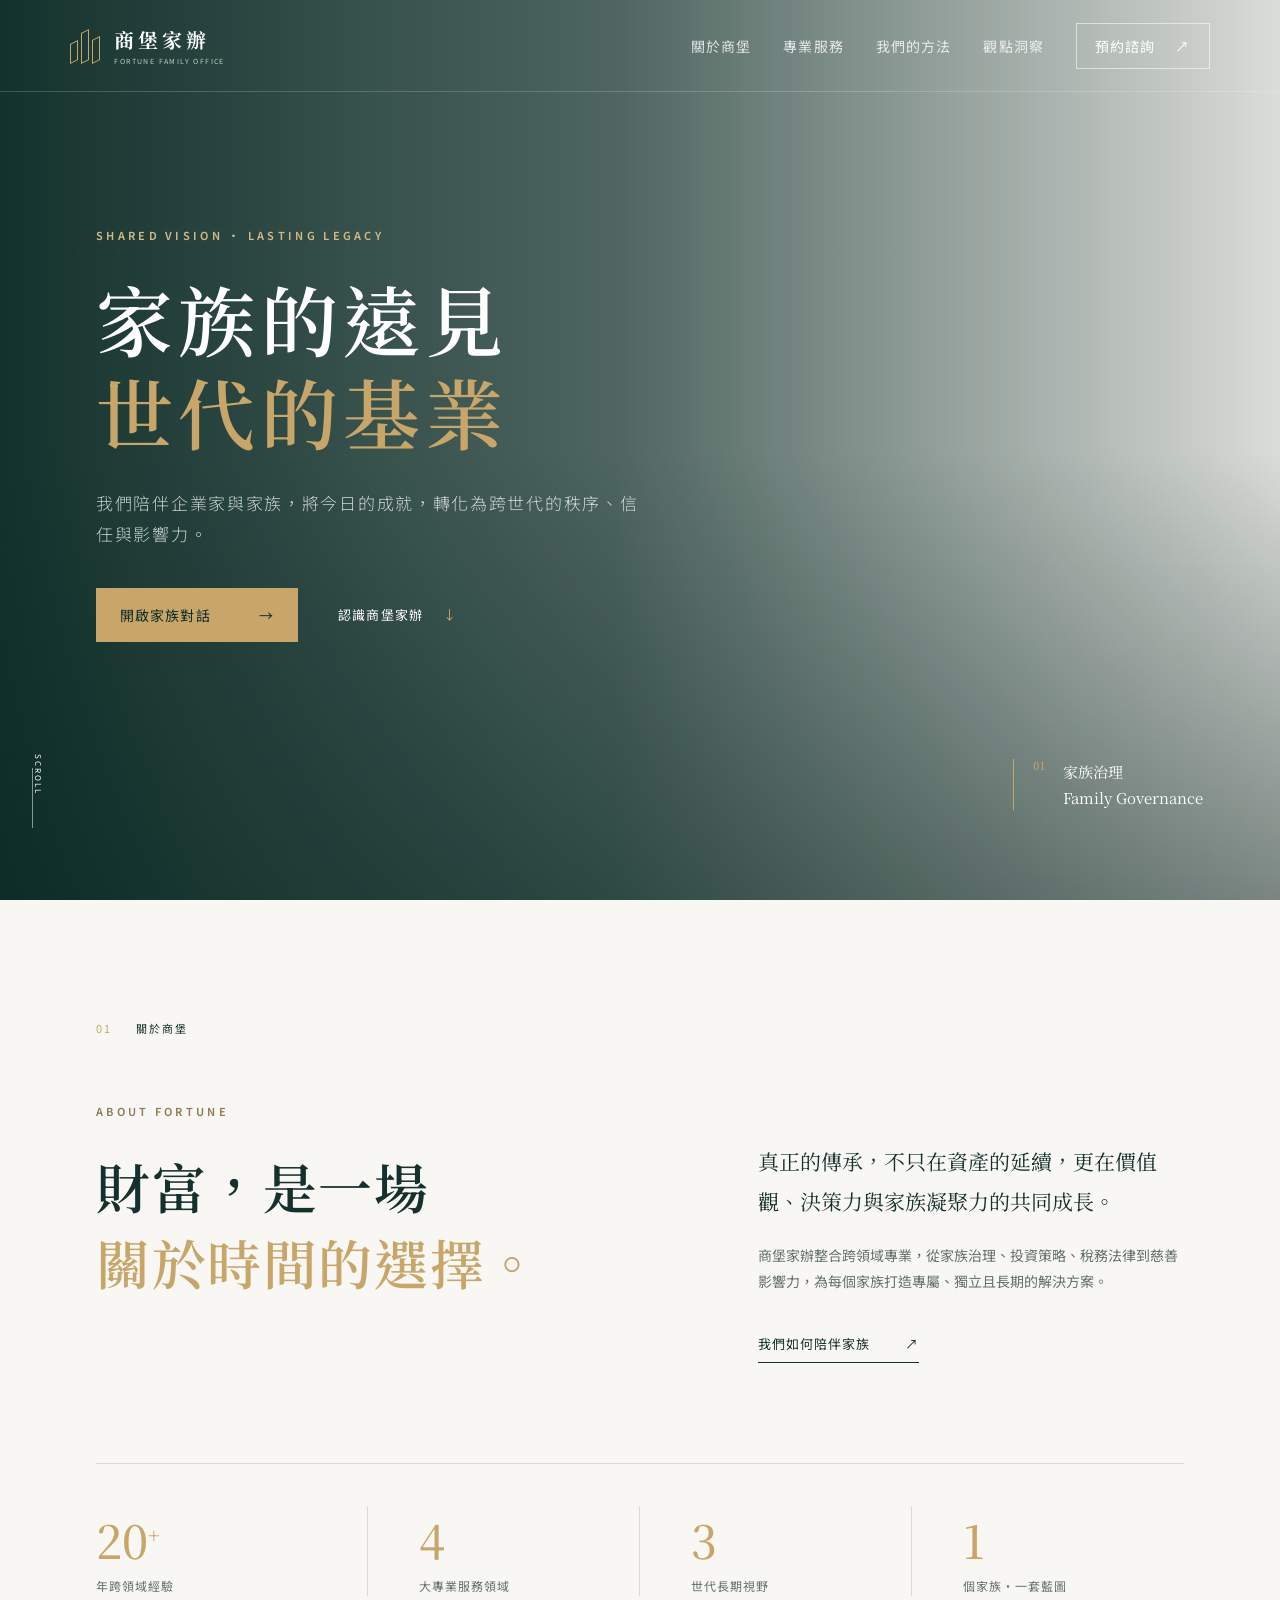
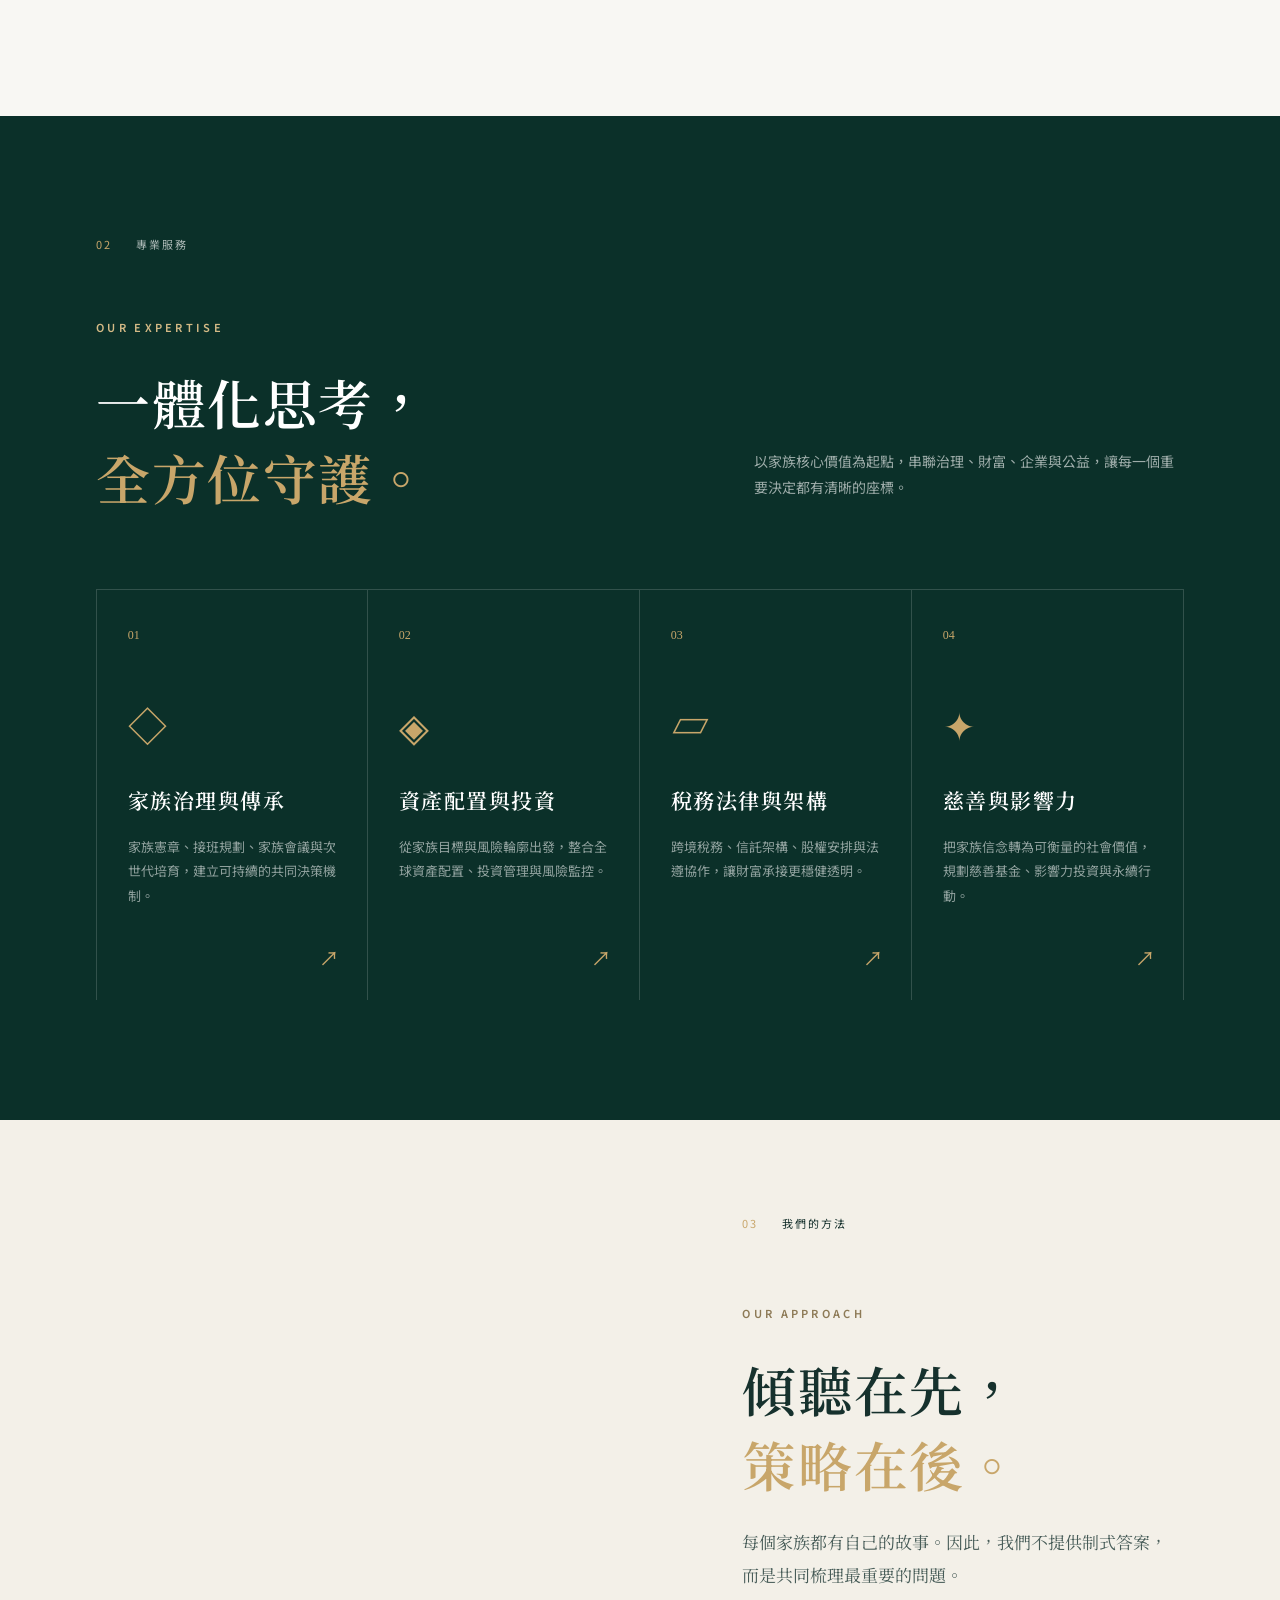
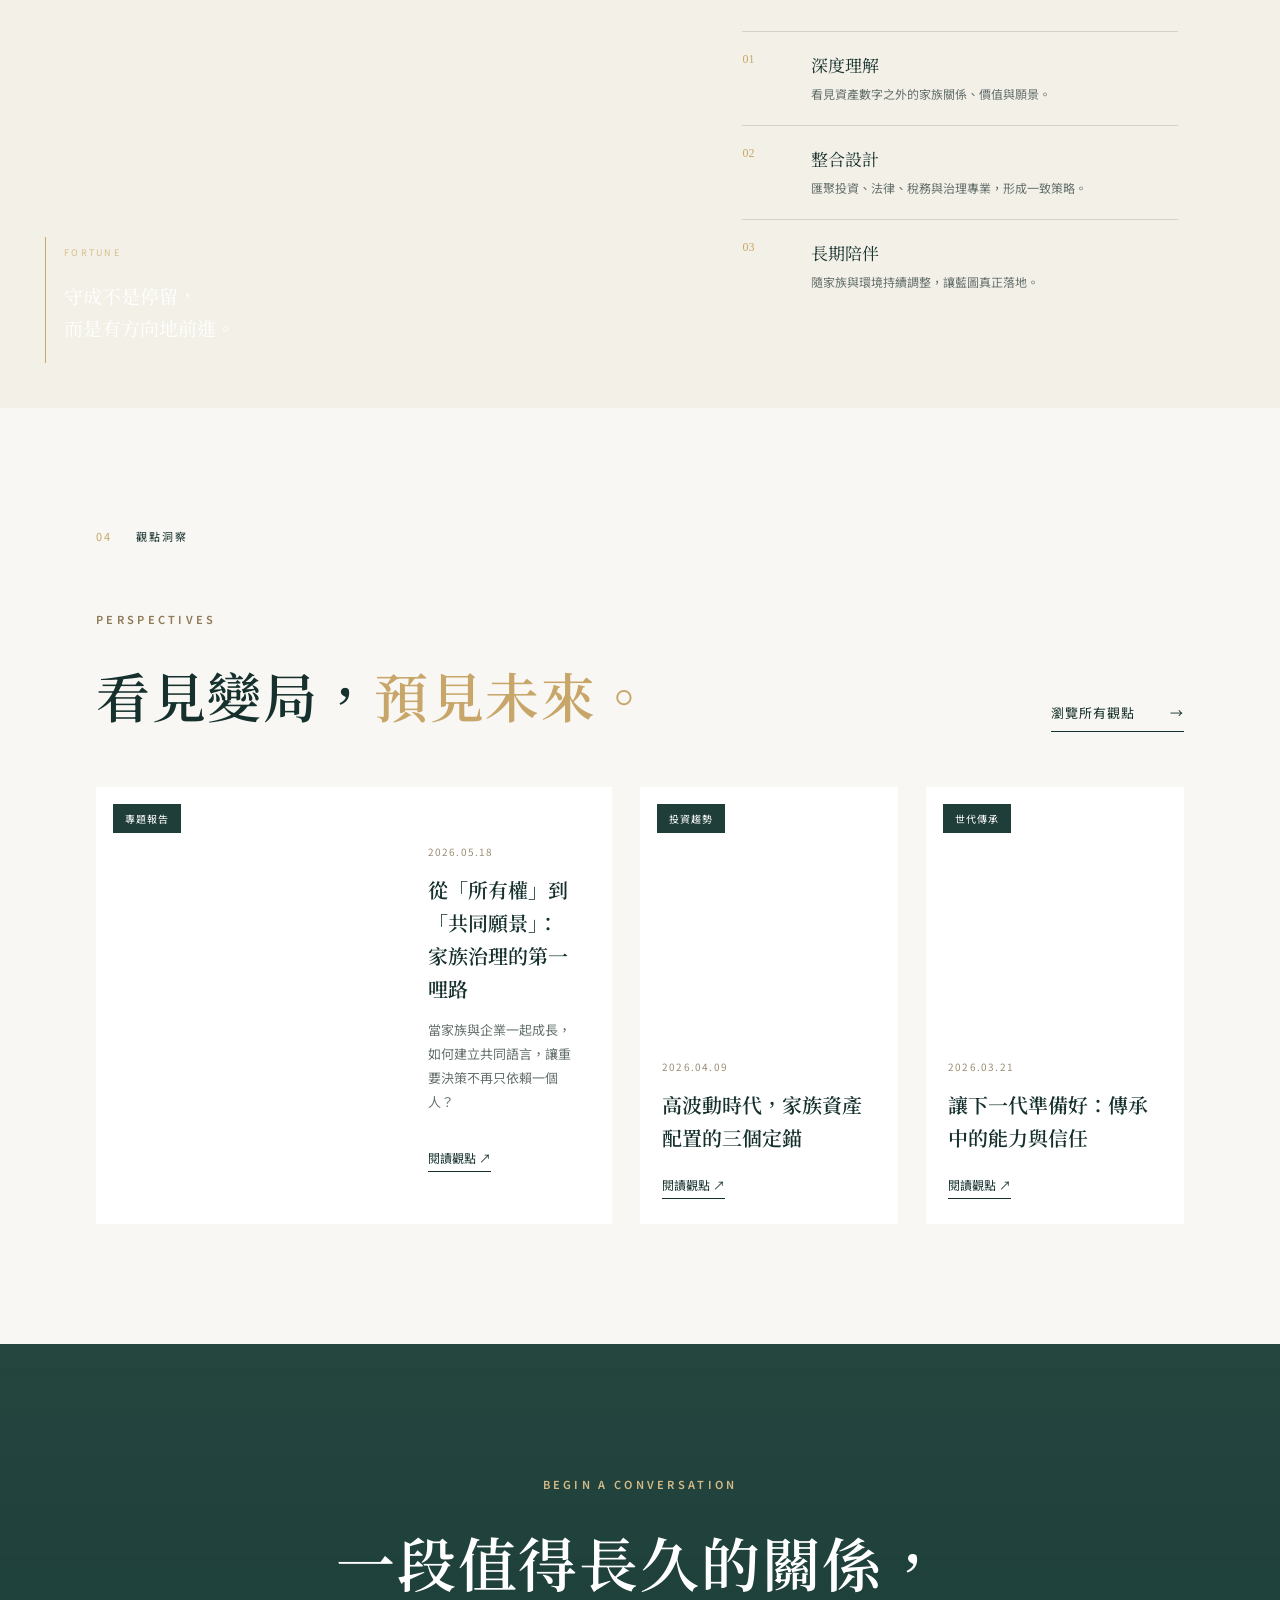
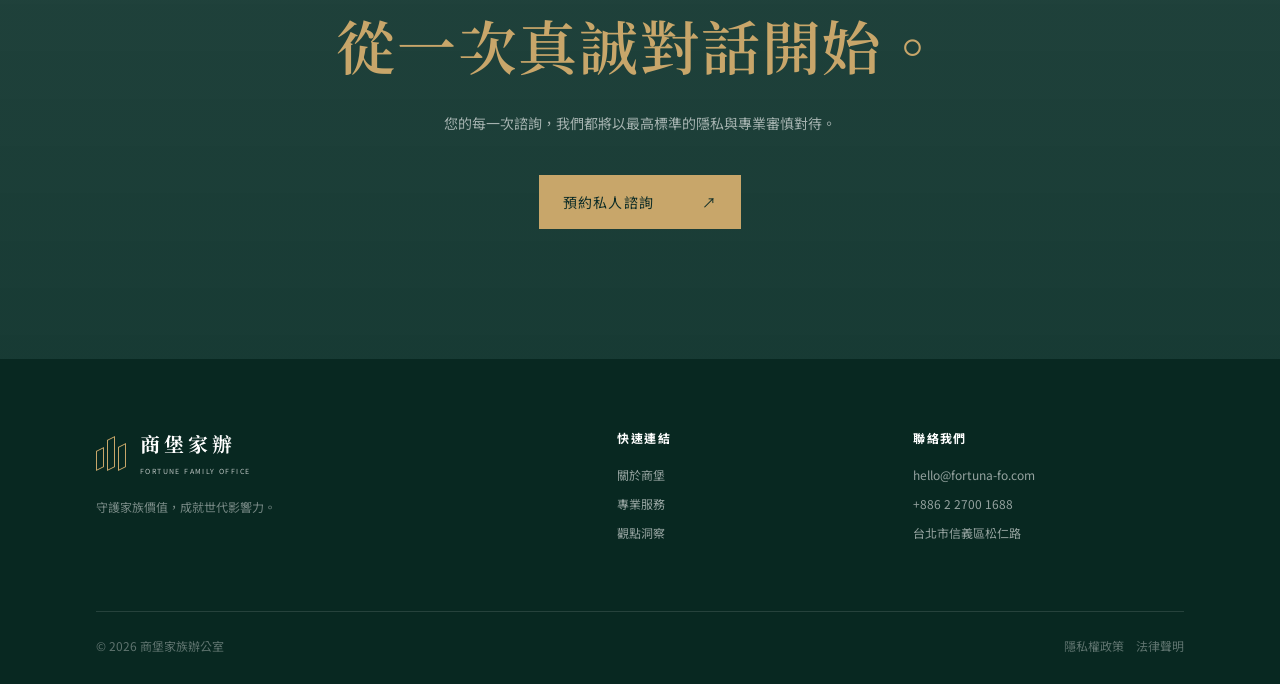
==== index.html @ e7022eba "Add files via upload" ====
<!DOCTYPE html>
<html lang="zh-Hant">
<head>
  <meta charset="UTF-8">
  <meta name="viewport" content="width=device-width, initial-scale=1.0">
  <meta name="description" content="商堡家辦｜以家族治理、財富傳承、資產配置與企業永續，守護跨世代價值。">
  <title>商堡家辦｜家族的遠見，世代的基業</title>
  <link rel="preconnect" href="https://fonts.googleapis.com">
  <link rel="preconnect" href="https://fonts.gstatic.com" crossorigin>
  <link href="https://fonts.googleapis.com/css2?family=Noto+Sans+TC:wght@300;400;500;600;700&family=Noto+Serif+TC:wght@500;600;700&display=swap" rel="stylesheet">
  <link rel="stylesheet" href="styles.css">
</head>
<body>
  <header class="site-header" id="top">
    <a class="brand" href="#top" aria-label="商堡家辦首頁">
      <span class="brand-mark" aria-hidden="true"><i></i><i></i><i></i></span>
      <span><strong>商堡家辦</strong><small>FORTUNE FAMILY OFFICE</small></span>
    </a>
    <button class="menu-toggle" aria-label="開啟選單" aria-expanded="false"><span></span><span></span></button>
    <nav class="main-nav" aria-label="主要導覽">
      <a href="#about">關於商堡</a>
      <a href="#services">專業服務</a>
      <a href="#method">我們的方法</a>
      <a href="#insights">觀點洞察</a>
      <a class="nav-cta" href="#contact">預約諮詢 <span>↗</span></a>
    </nav>
  </header>

  <main>
    <section class="hero">
      <div class="hero-visual" aria-hidden="true"></div>
      <div class="hero-overlay"></div>
      <div class="hero-content reveal">
        <p class="eyebrow light">SHARED VISION · LASTING LEGACY</p>
        <h1>家族的遠見<br><em>世代的基業</em></h1>
        <p class="hero-copy">我們陪伴企業家與家族，將今日的成就，轉化為跨世代的秩序、信任與影響力。</p>
        <div class="hero-actions">
          <a class="btn btn-gold" href="#contact">開啟家族對話 <span>→</span></a>
          <a class="text-link" href="#about">認識商堡家辦 <span>↓</span></a>
        </div>
      </div>
      <div class="hero-note"><span>01</span><p>家族治理<br>Family Governance</p></div>
      <div class="scroll-hint">SCROLL <i></i></div>
    </section>

    <section class="intro section" id="about">
      <div class="section-label reveal"><span>01</span> 關於商堡</div>
      <div class="intro-grid">
        <div class="reveal">
          <p class="eyebrow">ABOUT FORTUNE</p>
          <h2>財富，是一場<br><em>關於時間的選擇。</em></h2>
        </div>
        <div class="intro-copy reveal">
          <p class="lead">真正的傳承，不只在資產的延續，更在價值觀、決策力與家族凝聚力的共同成長。</p>
          <p>商堡家辦整合跨領域專業，從家族治理、投資策略、稅務法律到慈善影響力，為每個家族打造專屬、獨立且長期的解決方案。</p>
          <a class="arrow-link" href="#method">我們如何陪伴家族 <span>↗</span></a>
        </div>
      </div>
      <div class="stats reveal">
        <div><strong>20<sup>+</sup></strong><span>年跨領域經驗</span></div>
        <div><strong>4</strong><span>大專業服務領域</span></div>
        <div><strong>3</strong><span>世代長期視野</span></div>
        <div><strong>1</strong><span>個家族・一套藍圖</span></div>
      </div>
    </section>

    <section class="services section" id="services">
      <div class="section-label light reveal"><span>02</span> 專業服務</div>
      <div class="services-head reveal">
        <div><p class="eyebrow light">OUR EXPERTISE</p><h2>一體化思考，<br><em>全方位守護。</em></h2></div>
        <p>以家族核心價值為起點，串聯治理、財富、企業與公益，讓每一個重要決定都有清晰的座標。</p>
      </div>
      <div class="service-list">
        <article class="service-card reveal"><span class="num">01</span><div class="icon">◇</div><h3>家族治理與傳承</h3><p>家族憲章、接班規劃、家族會議與次世代培育，建立可持續的共同決策機制。</p><a href="#contact" aria-label="了解家族治理與傳承">↗</a></article>
        <article class="service-card reveal"><span class="num">02</span><div class="icon">◈</div><h3>資產配置與投資</h3><p>從家族目標與風險輪廓出發，整合全球資產配置、投資管理與風險監控。</p><a href="#contact" aria-label="了解資產配置與投資">↗</a></article>
        <article class="service-card reveal"><span class="num">03</span><div class="icon">▱</div><h3>稅務法律與架構</h3><p>跨境稅務、信託架構、股權安排與法遵協作，讓財富承接更穩健透明。</p><a href="#contact" aria-label="了解稅務法律與架構">↗</a></article>
        <article class="service-card reveal"><span class="num">04</span><div class="icon">✦</div><h3>慈善與影響力</h3><p>把家族信念轉為可衡量的社會價值，規劃慈善基金、影響力投資與永續行動。</p><a href="#contact" aria-label="了解慈善與影響力">↗</a></article>
      </div>
    </section>

    <section class="method section" id="method">
      <div class="method-image reveal"><div class="image-caption"><span>FORTUNE</span><p>守成不是停留，<br>而是有方向地前進。</p></div></div>
      <div class="method-content reveal">
        <div class="section-label"><span>03</span> 我們的方法</div>
        <p class="eyebrow">OUR APPROACH</p>
        <h2>傾聽在先，<br><em>策略在後。</em></h2>
        <p class="lead">每個家族都有自己的故事。因此，我們不提供制式答案，而是共同梳理最重要的問題。</p>
        <ol>
          <li><span>01</span><div><strong>深度理解</strong><p>看見資產數字之外的家族關係、價值與願景。</p></div></li>
          <li><span>02</span><div><strong>整合設計</strong><p>匯聚投資、法律、稅務與治理專業，形成一致策略。</p></div></li>
          <li><span>03</span><div><strong>長期陪伴</strong><p>隨家族與環境持續調整，讓藍圖真正落地。</p></div></li>
        </ol>
      </div>
    </section>

    <section class="insights section" id="insights">
      <div class="section-label reveal"><span>04</span> 觀點洞察</div>
      <div class="insights-head reveal"><div><p class="eyebrow">PERSPECTIVES</p><h2>看見變局，<em>預見未來。</em></h2></div><a class="arrow-link" href="#insights">瀏覽所有觀點 <span>→</span></a></div>
      <div class="article-grid">
        <article class="feature-article reveal"><div class="article-image image-one"><span>專題報告</span></div><div><time>2026.05.18</time><h3>從「所有權」到「共同願景」：家族治理的第一哩路</h3><p>當家族與企業一起成長，如何建立共同語言，讓重要決策不再只依賴一個人？</p><a href="#contact">閱讀觀點 ↗</a></div></article>
        <article class="article reveal"><div class="article-image image-two"><span>投資趨勢</span></div><time>2026.04.09</time><h3>高波動時代，家族資產配置的三個定錨</h3><a href="#contact">閱讀觀點 ↗</a></article>
        <article class="article reveal"><div class="article-image image-three"><span>世代傳承</span></div><time>2026.03.21</time><h3>讓下一代準備好：傳承中的能力與信任</h3><a href="#contact">閱讀觀點 ↗</a></article>
      </div>
    </section>

    <section class="contact" id="contact">
      <div class="contact-inner reveal">
        <p class="eyebrow light">BEGIN A CONVERSATION</p>
        <h2>一段值得長久的關係，<br><em>從一次真誠對話開始。</em></h2>
        <p>您的每一次諮詢，我們都將以最高標準的隱私與專業審慎對待。</p>
        <a class="btn btn-gold" href="https://mail.google.com/mail/?view=cm&amp;fs=1&amp;to=tylin%40nkust.edu.tw" target="_blank" rel="noopener noreferrer">預約私人諮詢 <span>↗</span></a>
      </div>
    </section>
  </main>

  <footer>
    <div class="footer-brand"><a class="brand" href="#top"><span class="brand-mark"><i></i><i></i><i></i></span><span><strong>商堡家辦</strong><small>FORTUNE FAMILY OFFICE</small></span></a><p>守護家族價值，成就世代影響力。</p></div>
    <div><strong>快速連結</strong><a href="#about">關於商堡</a><a href="#services">專業服務</a><a href="#insights">觀點洞察</a></div>
    <div><strong>聯絡我們</strong><a href="mailto:hello@fortuna-fo.com">hello@fortuna-fo.com</a><span>+886 2 2700 1688</span><span>台北市信義區松仁路</span></div>
    <div class="footer-bottom"><span>© 2026 商堡家族辦公室</span><span>隱私權政策　法律聲明</span></div>
  </footer>
  <script src="script.js"></script>
</body>
</html>
---- styles.css ----
:root{--green:#0b3029;--green2:#16463c;--gold:#c8a66a;--cream:#f3f0e8;--ink:#16312d;--muted:#65716d;--line:rgba(17,48,43,.15)}
*{box-sizing:border-box}html{scroll-behavior:smooth}body{margin:0;color:var(--ink);background:#f8f7f3;font-family:"Noto Sans TC",sans-serif;font-weight:400}a{color:inherit;text-decoration:none}p{line-height:1.85}h1,h2,h3{margin:0;font-family:"Noto Serif TC",serif;font-weight:600}em{font-style:normal;color:var(--gold)}
.site-header{height:92px;padding:0 5.5vw;display:flex;align-items:center;justify-content:space-between;position:absolute;z-index:10;width:100%;color:white;border-bottom:1px solid rgba(255,255,255,.18)}.site-header.scrolled{position:fixed;height:72px;background:rgba(7,39,33,.97);box-shadow:0 4px 20px rgba(0,0,0,.1);animation:drop .35s}@keyframes drop{from{transform:translateY(-100%)}to{transform:none}}.brand{display:flex;align-items:center;gap:13px}.brand strong{display:block;font-family:"Noto Serif TC";font-size:20px;letter-spacing:.2em}.brand small{display:block;margin-top:2px;font-size:7px;letter-spacing:.2em;opacity:.72}.brand-mark{position:relative;width:31px;height:33px;display:flex;gap:3px;align-items:flex-end}.brand-mark i{display:block;width:8px;border:1px solid var(--gold);transform:skewY(-26deg)}.brand-mark i:nth-child(1){height:20px}.brand-mark i:nth-child(2){height:31px}.brand-mark i:nth-child(3){height:24px}.main-nav{display:flex;align-items:center;gap:2.5vw;font-size:14px;letter-spacing:.08em}.main-nav>a:not(.nav-cta){opacity:.8;transition:.25s}.main-nav>a:hover{opacity:1;color:#e3c48b}.nav-cta{border:1px solid rgba(255,255,255,.55);padding:12px 18px}.nav-cta span{margin-left:16px}.menu-toggle{display:none}
.hero{min-height:760px;height:100vh;position:relative;color:white;overflow:hidden}.hero-visual{position:absolute;inset:0;background-image:url('https://images.unsplash.com/photo-1497366811353-6870744d04b2?auto=format&fit=crop&w=2200&q=90');background-size:cover;background-position:center;animation:slowzoom 16s ease-out forwards}@keyframes slowzoom{to{transform:scale(1.07)}}.hero-overlay{position:absolute;inset:0;background:linear-gradient(90deg,rgba(5,37,32,.94) 0%,rgba(6,39,33,.7) 48%,rgba(6,31,27,.12) 100%),linear-gradient(0deg,rgba(5,28,24,.45),transparent 50%)}.hero-content{position:relative;z-index:2;padding:25vh 7.5vw 0;max-width:850px}.eyebrow{font-size:11px;letter-spacing:.3em;color:#8d7a56;font-weight:600;margin:0 0 27px}.eyebrow.light{color:#d4ba86}.hero h1{font-size:clamp(48px,6vw,86px);line-height:1.2;letter-spacing:.07em}.hero-copy{max-width:560px;font-size:17px;font-weight:300;letter-spacing:.1em;color:rgba(255,255,255,.75);margin:30px 0 38px}.hero-actions{display:flex;align-items:center;gap:40px}.btn{padding:17px 24px;display:inline-flex;align-items:center;gap:48px;font-size:14px;letter-spacing:.08em;transition:.25s}.btn-gold{background:var(--gold);color:#0d2c27}.btn:hover{transform:translateY(-3px);filter:brightness(1.08)}.text-link{font-size:13px;letter-spacing:.1em}.text-link span{margin-left:15px;color:var(--gold)}.hero-note{position:absolute;right:6vw;bottom:10vh;z-index:2;display:flex;gap:18px;align-items:flex-start;border-left:1px solid var(--gold);padding-left:19px}.hero-note span{font-family:serif;color:var(--gold);font-size:12px}.hero-note p{margin:0;font-family:"Noto Serif TC";font-size:15px;line-height:1.7}.scroll-hint{position:absolute;left:2.2vw;bottom:8vh;z-index:2;font-size:8px;letter-spacing:.25em;writing-mode:vertical-rl}.scroll-hint i{display:block;height:60px;border-left:1px solid rgba(255,255,255,.5);margin:14px 0 0 4px}
.section{padding:120px 7.5vw}.section-label{font-size:11px;letter-spacing:.18em;margin-bottom:65px}.section-label span{color:var(--gold);margin-right:20px}.section-label.light{color:rgba(255,255,255,.65)}h2{font-size:clamp(36px,4.2vw,62px);line-height:1.4;letter-spacing:.03em}.intro-grid{display:grid;grid-template-columns:1.1fr .9fr;gap:11vw}.intro-copy{padding-top:20px;max-width:560px}.lead{font-family:"Noto Serif TC";font-size:21px;line-height:1.9}.intro-copy>p:not(.lead){color:var(--muted);font-size:14px}.arrow-link{display:inline-flex;margin-top:25px;padding-bottom:9px;border-bottom:1px solid var(--ink);font-size:13px;letter-spacing:.08em}.arrow-link span{margin-left:35px}.stats{display:grid;grid-template-columns:repeat(4,1fr);border-top:1px solid var(--line);margin-top:100px;padding-top:42px}.stats>div{border-right:1px solid var(--line);padding-left:4vw}.stats>div:first-child{padding-left:0}.stats>div:last-child{border:0}.stats strong{display:block;font:500 46px "Noto Serif TC";color:var(--gold)}.stats sup{font-size:20px}.stats span{font-size:12px;letter-spacing:.08em;color:var(--muted)}
.services{background:var(--green);color:white}.services-head{display:flex;justify-content:space-between;align-items:flex-end;margin-bottom:75px}.services-head>p{max-width:430px;color:rgba(255,255,255,.6);font-size:14px}.service-list{display:grid;grid-template-columns:repeat(4,1fr);border-top:1px solid rgba(255,255,255,.16)}.service-card{min-height:410px;padding:30px 2.4vw;position:relative;border-right:1px solid rgba(255,255,255,.16);transition:.35s}.service-card:first-child{border-left:1px solid rgba(255,255,255,.16)}.service-card:hover{background:var(--green2);transform:translateY(-8px)}.service-card .num{font:12px serif;color:var(--gold)}.service-card .icon{font-size:39px;color:var(--gold);margin:52px 0 33px}.service-card h3{font-size:21px;letter-spacing:.07em}.service-card p{font-size:13px;color:rgba(255,255,255,.55);margin-top:20px}.service-card>a{position:absolute;bottom:28px;right:28px;color:var(--gold);font-size:20px}
.method{padding:0;display:grid;grid-template-columns:1fr 1fr;background:var(--cream)}.method-image{min-height:830px;background:url('https://images.unsplash.com/photo-1497366754035-f200968a6e72?auto=format&fit=crop&w=1400&q=90') center/cover;position:relative}.image-caption{position:absolute;bottom:45px;left:45px;color:white;border-left:1px solid var(--gold);padding-left:18px}.image-caption span{font-size:9px;letter-spacing:.25em;color:#d8bd89}.image-caption p{font:19px/1.7 "Noto Serif TC"}.method-content{padding:95px 8vw}.method-content .section-label{margin-bottom:72px}.method-content .lead{font-size:17px;color:#465b57;margin:25px 0 40px}.method ol{list-style:none;margin:0;padding:0}.method li{display:grid;grid-template-columns:54px 1fr;gap:15px;padding:20px 0;border-top:1px solid var(--line)}.method li>span{font:12px serif;color:var(--gold)}.method li strong{font:17px "Noto Serif TC"}.method li p{margin:6px 0 0;font-size:12px;color:var(--muted)}
.insights{background:#f8f7f3}.insights-head{display:flex;align-items:flex-end;justify-content:space-between;margin-bottom:55px}.article-grid{display:grid;grid-template-columns:1.5fr .75fr .75fr;gap:28px}.feature-article{display:grid;grid-template-columns:1.15fr .85fr;background:white}.feature-article>div:last-child{padding:35px}.article-image{min-height:250px;background-size:cover;background-position:center;position:relative}.feature-article .article-image{min-height:430px}.article-image span{position:absolute;left:17px;top:17px;background:rgba(7,42,36,.9);color:white;padding:7px 12px;font-size:10px;letter-spacing:.1em}.image-one{background-image:url('https://images.unsplash.com/photo-1521737711867-e3b97375f902?auto=format&fit=crop&w=1200&q=85')}.image-two{background-image:url('https://images.unsplash.com/photo-1611974789855-9c2a0a7236a3?auto=format&fit=crop&w=900&q=85')}.image-three{background-image:url('https://images.unsplash.com/photo-1450101499163-c8848c66ca85?auto=format&fit=crop&w=900&q=85')}.article{background:white;padding-bottom:25px}.article>h3,.article>time,.article>a{margin-left:22px;margin-right:22px}.article time,.feature-article time{display:block;font-size:10px;letter-spacing:.12em;color:#9a8c73;margin-top:22px}.article h3,.feature-article h3{font-size:20px;line-height:1.65;margin-top:14px}.feature-article p{font-size:13px;color:var(--muted)}.article a,.feature-article a{display:inline-block;margin-top:22px;font-size:12px;border-bottom:1px solid;padding-bottom:5px}
.contact{background:linear-gradient(rgba(5,43,36,.87),rgba(5,43,36,.92)),url('https://images.unsplash.com/photo-1524758631624-e2822e304c36?auto=format&fit=crop&w=2200&q=85') center/cover fixed;color:white;text-align:center;padding:130px 20px}.contact-inner{max-width:880px;margin:auto}.contact h2{font-size:clamp(36px,4.6vw,60px)}.contact p:not(.eyebrow){color:rgba(255,255,255,.6);font-size:14px;margin:25px 0 38px}footer{background:#082821;color:white;padding:70px 7.5vw 30px;display:grid;grid-template-columns:2fr 1fr 1.2fr;gap:70px;font-size:12px}footer>div:not(.footer-brand):not(.footer-bottom){display:flex;flex-direction:column;gap:12px;color:rgba(255,255,255,.57)}footer>div strong{color:white;margin-bottom:8px;letter-spacing:.12em}.footer-brand p{color:rgba(255,255,255,.45);margin-top:20px}.footer-bottom{grid-column:1/-1;border-top:1px solid rgba(255,255,255,.12);padding-top:25px;display:flex;justify-content:space-between;color:rgba(255,255,255,.35)}
.reveal{opacity:0;transform:translateY(30px);transition:opacity .8s ease,transform .8s ease}.reveal.visible{opacity:1;transform:none}
@media(max-width:900px){.site-header{height:76px;padding:0 22px}.main-nav{position:fixed;inset:76px 0 auto;background:var(--green);padding:35px;display:flex;flex-direction:column;align-items:flex-start;transform:translateY(-130%);transition:.35s;z-index:-1}.main-nav.open{transform:none}.nav-cta{width:100%}.menu-toggle{display:block;background:none;border:0;width:32px;height:25px;position:relative}.menu-toggle span{display:block;position:absolute;width:28px;border-top:1px solid white;transition:.3s}.menu-toggle span:first-child{top:7px}.menu-toggle span:last-child{top:17px}.menu-toggle.active span:first-child{top:12px;transform:rotate(45deg)}.menu-toggle.active span:last-child{top:12px;transform:rotate(-45deg)}.hero-content{padding:24vh 24px 0}.hero-note{display:none}.scroll-hint{left:auto;right:20px}.section{padding:85px 24px}.intro-grid,.method{grid-template-columns:1fr}.intro-grid{gap:35px}.stats{grid-template-columns:1fr 1fr;gap:28px}.stats>div{border:0;padding-left:0}.services-head{display:block}.services-head>p{margin-top:25px}.service-list{grid-template-columns:1fr 1fr}.method-image{min-height:520px}.article-grid{grid-template-columns:1fr 1fr}.feature-article{grid-column:1/-1}.contact{background-attachment:scroll}}
@media(max-width:600px){.brand strong{font-size:17px}.hero{min-height:700px}.hero h1{font-size:46px}.hero-copy{font-size:14px}.hero-actions{align-items:flex-start;flex-direction:column;gap:24px}.section-label{margin-bottom:45px}.stats{margin-top:60px}.stats strong{font-size:36px}.service-list{grid-template-columns:1fr}.service-card{min-height:330px;padding:27px}.service-card .icon{margin:35px 0 25px}.method-content{padding:75px 24px}.method-content .section-label{margin-bottom:50px}.article-grid{grid-template-columns:1fr}.feature-article{display:block}.feature-article .article-image{min-height:280px}.insights-head{display:block}.insights-head .arrow-link{margin-top:28px}.contact{padding:95px 22px}footer{grid-template-columns:1fr;gap:35px}.footer-bottom{display:block}.footer-bottom span{display:block;margin-top:10px}}
@media(prefers-reduced-motion:reduce){html{scroll-behavior:auto}.hero-visual,.site-header.scrolled{animation:none}.reveal{opacity:1;transform:none;transition:none}}
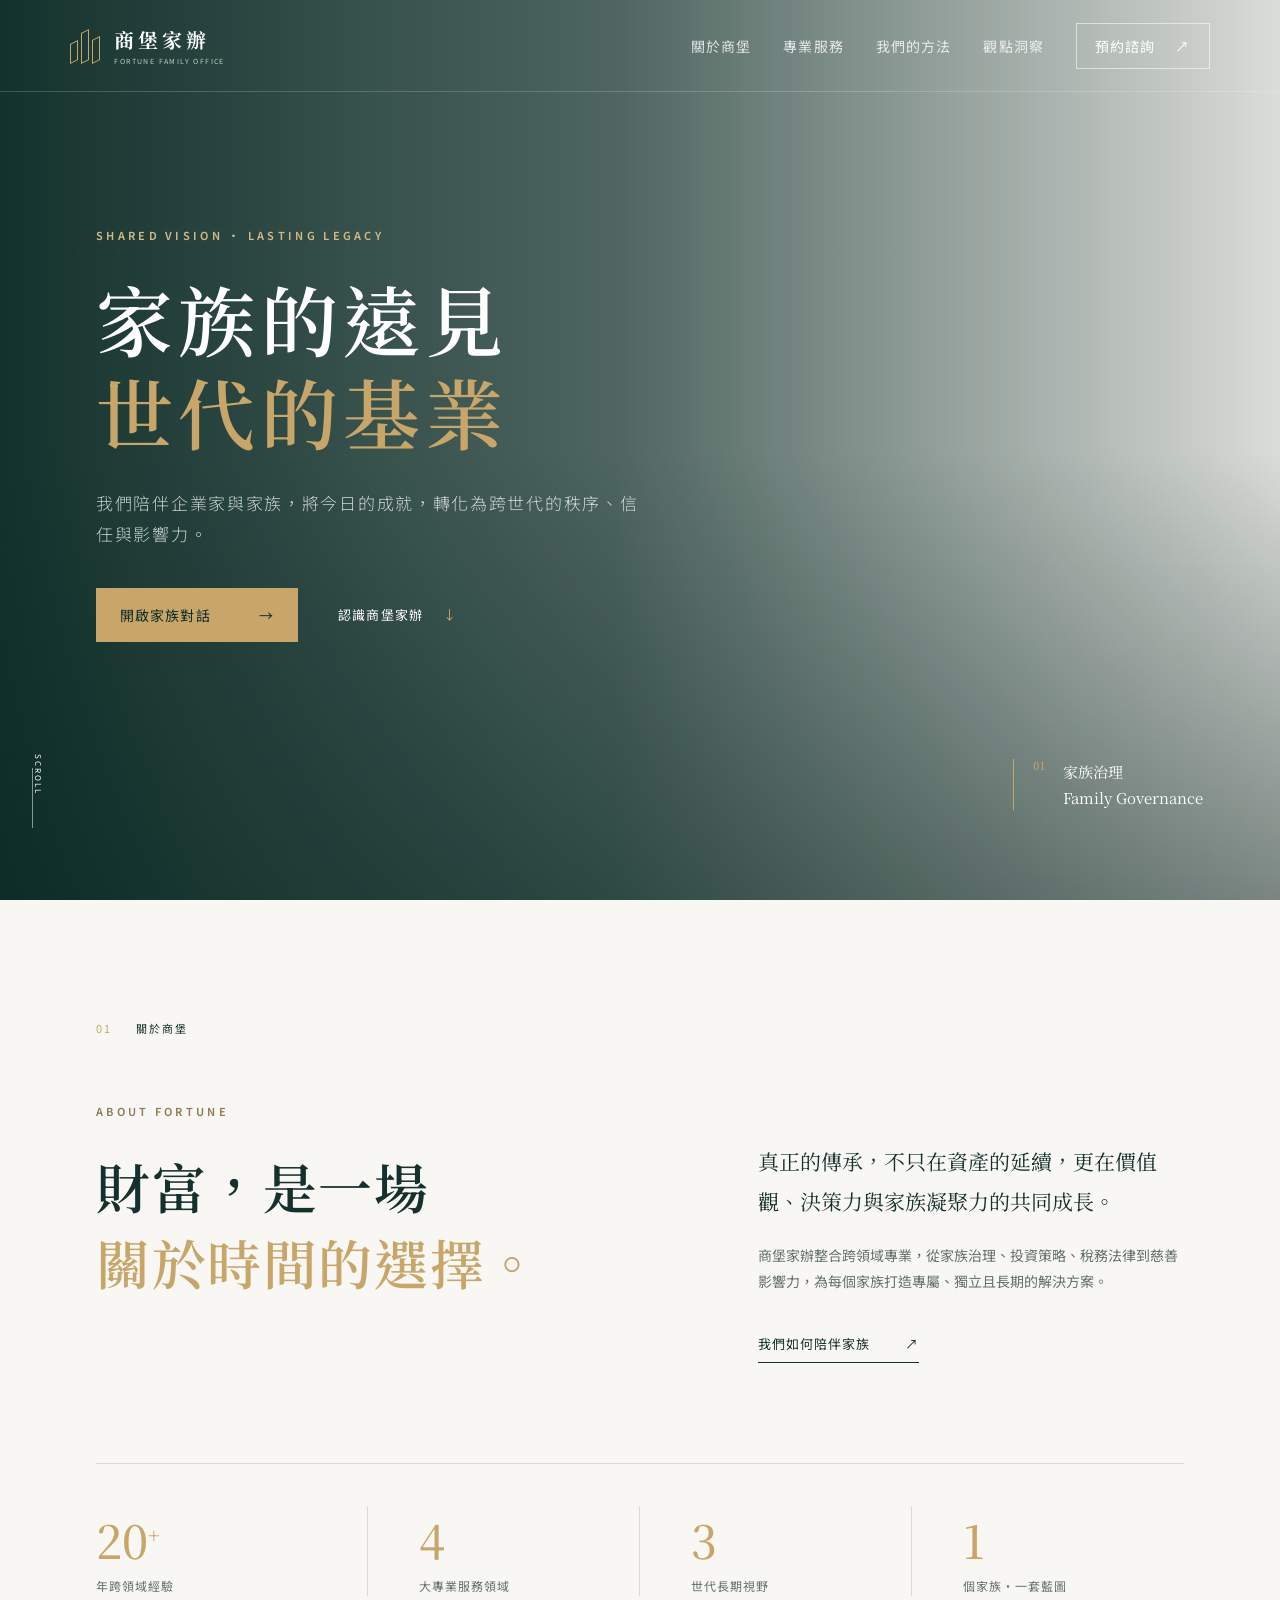
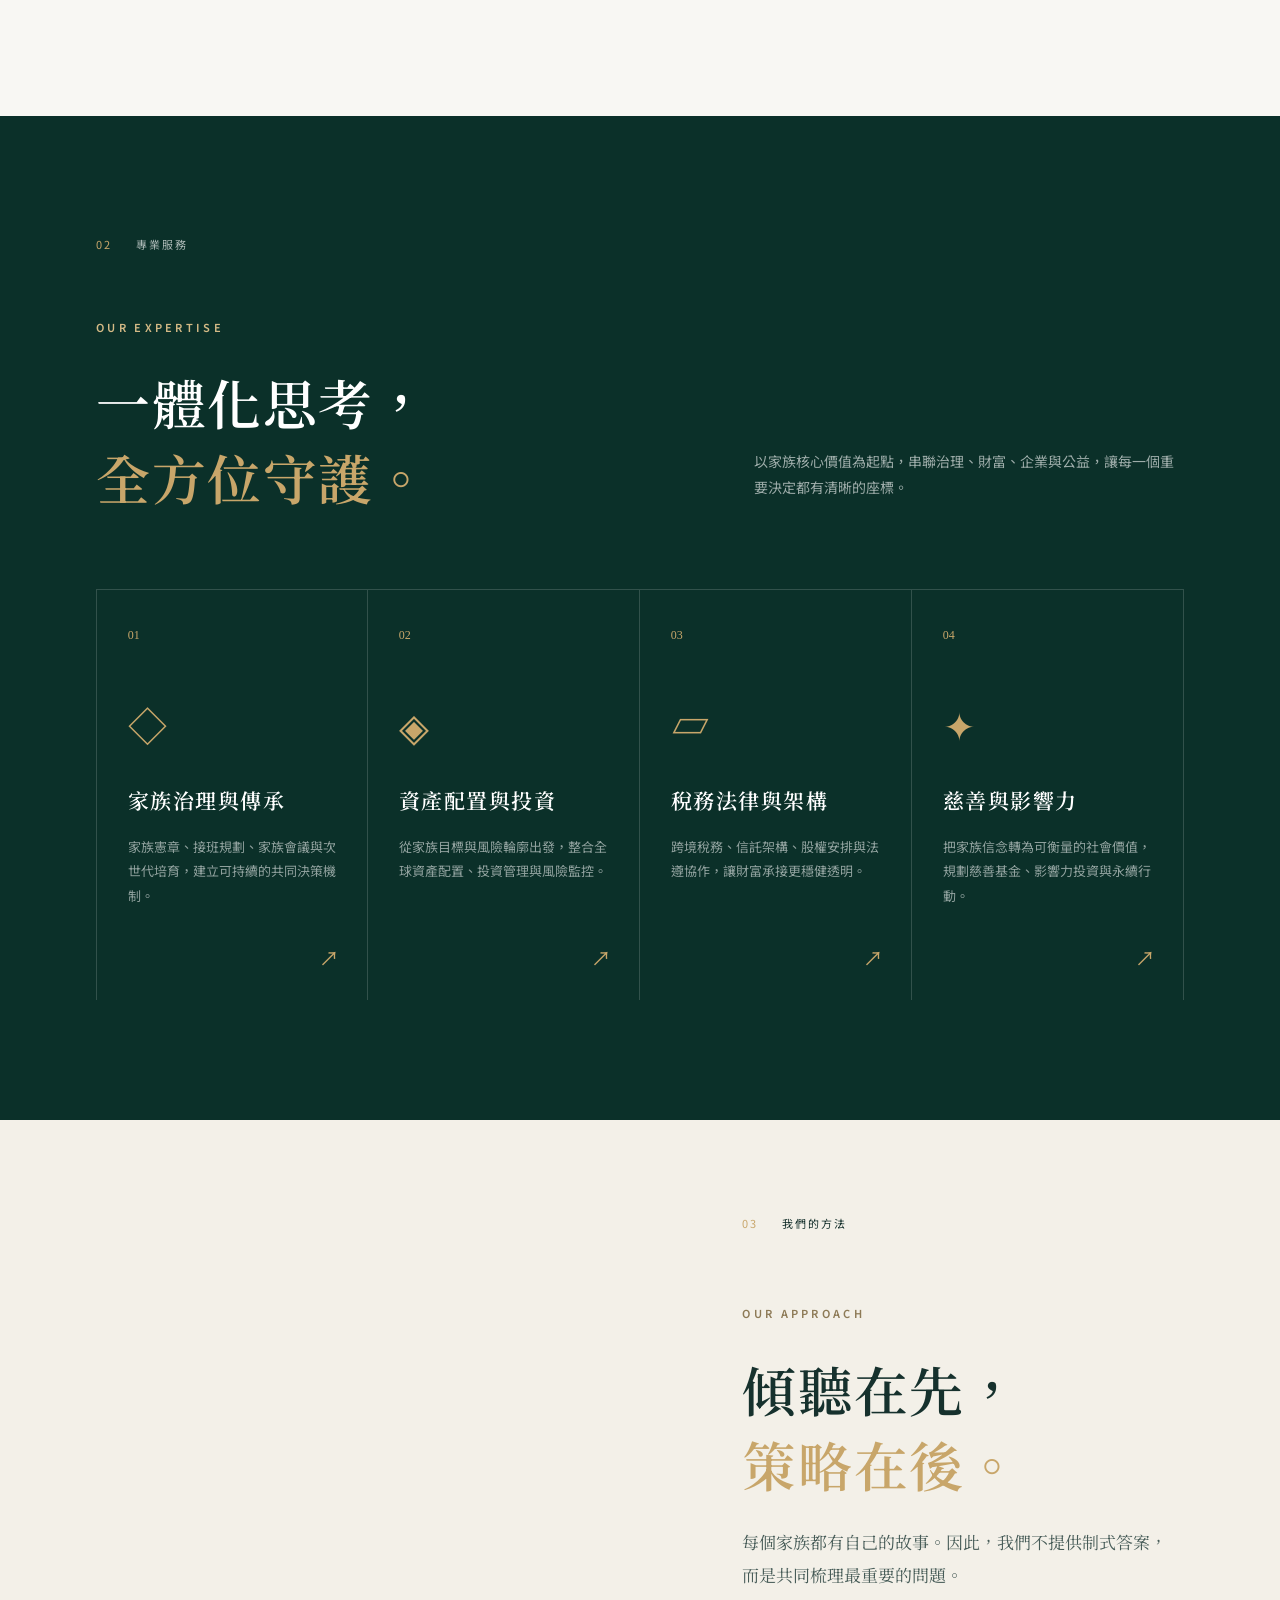
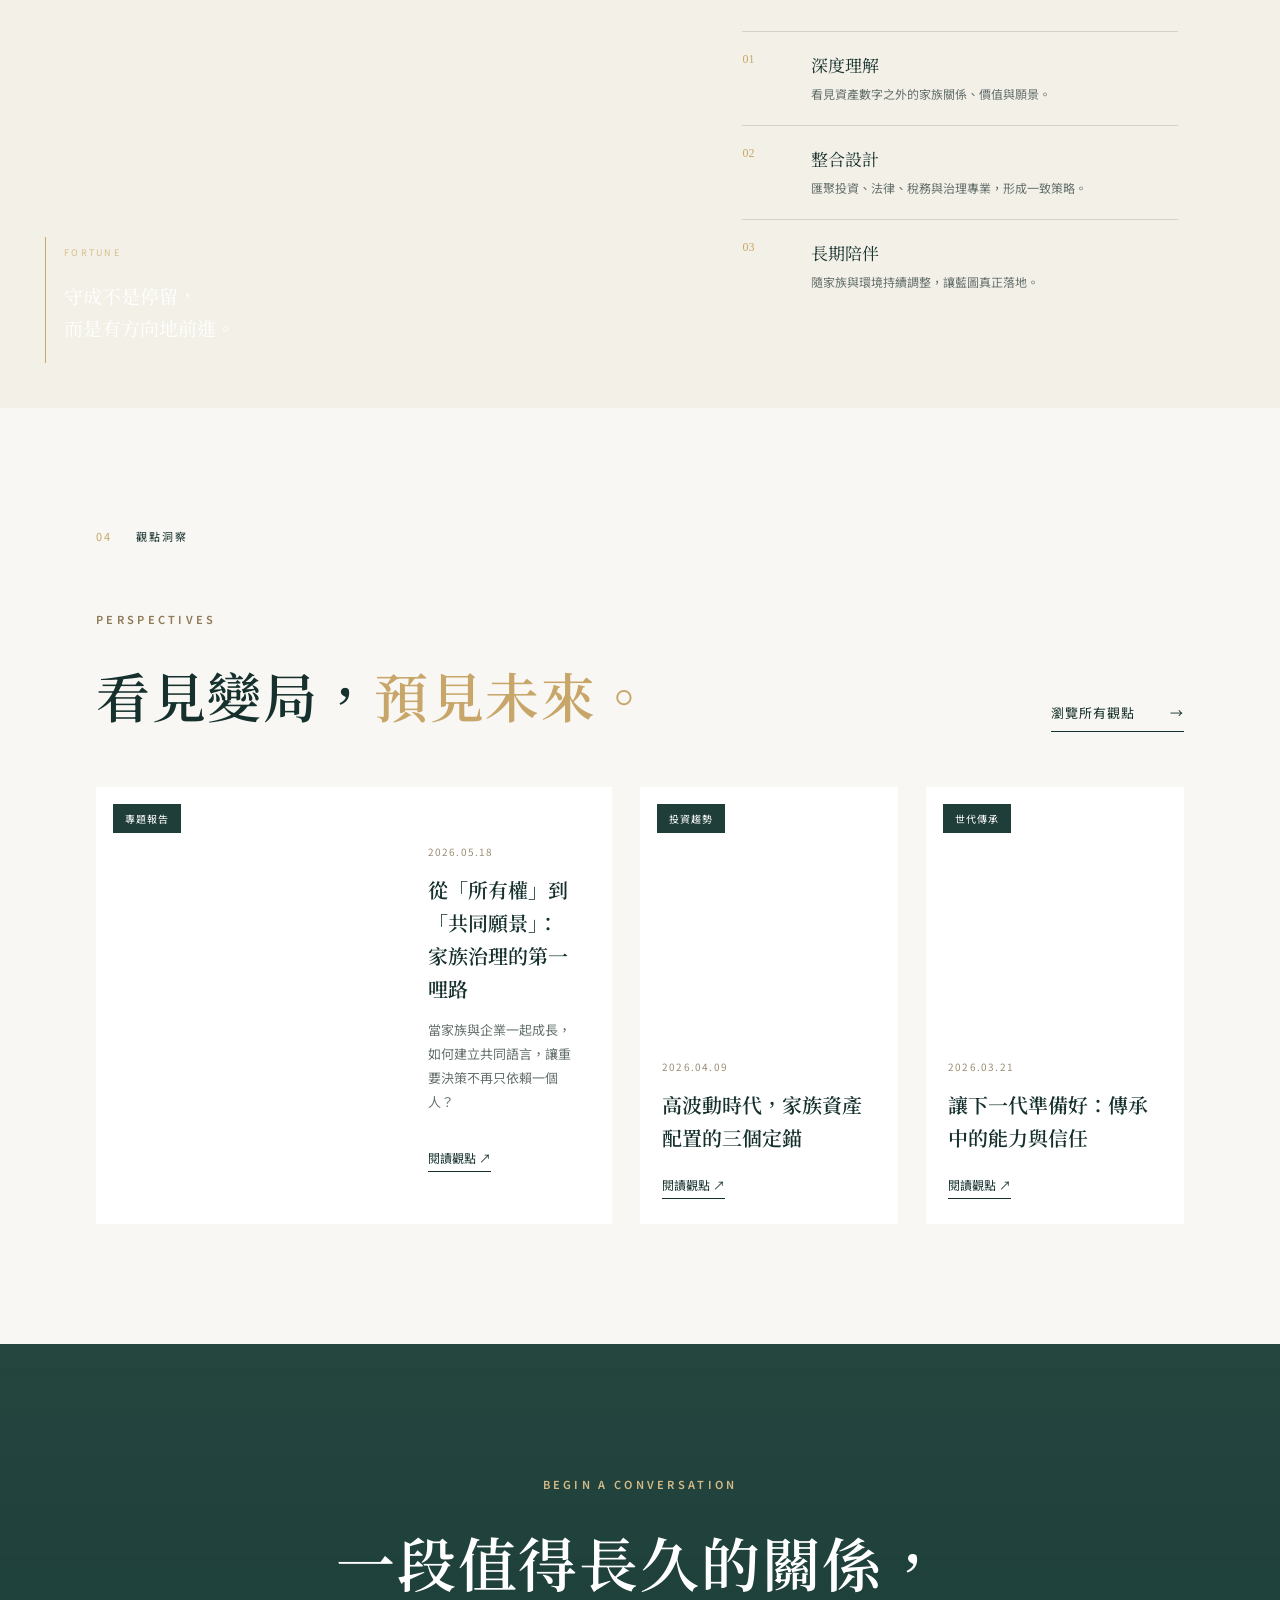
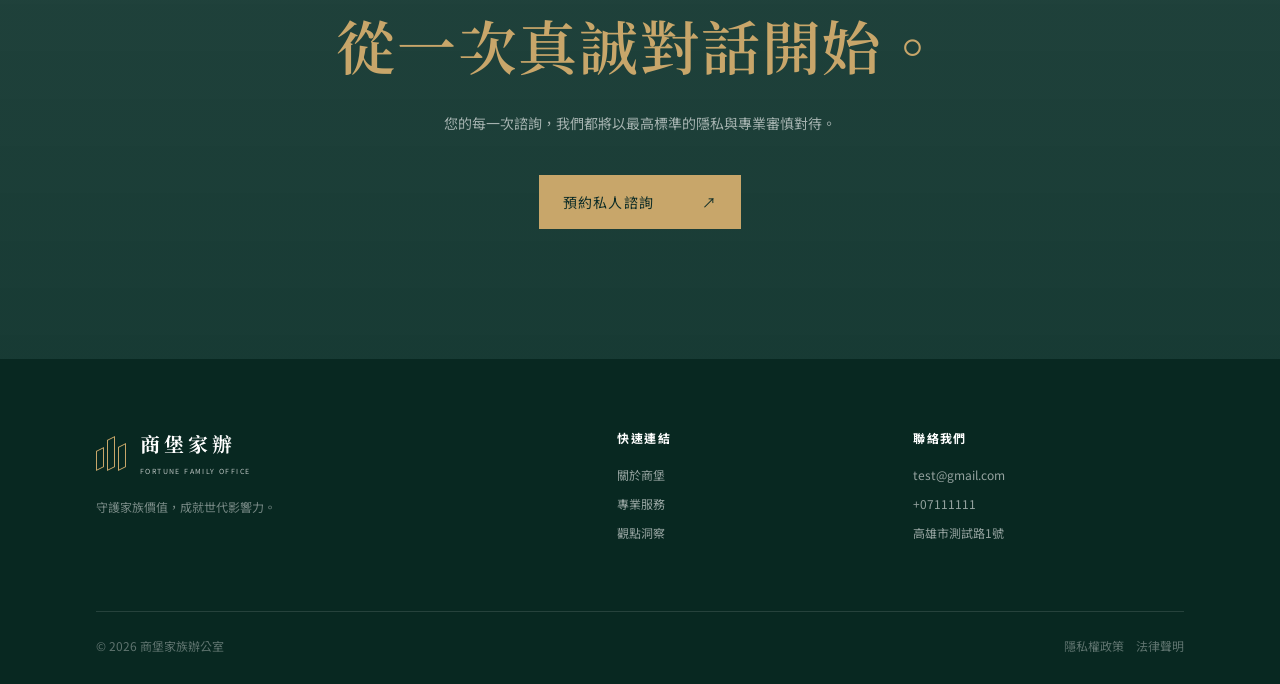
==== commit 920188f6: "Add family governance article" ====
--- a/index.html
+++ b/index.html
@@ -71,7 +71,7 @@
         <p>以家族核心價值為起點，串聯治理、財富、企業與公益，讓每一個重要決定都有清晰的座標。</p>
       </div>
       <div class="service-list">
-        <article class="service-card reveal"><span class="num">01</span><div class="icon">◇</div><h3>家族治理與傳承</h3><p>家族憲章、接班規劃、家族會議與次世代培育，建立可持續的共同決策機制。</p><a href="#contact" aria-label="了解家族治理與傳承">↗</a></article>
+        <article class="service-card reveal"><span class="num">01</span><div class="icon">◇</div><h3><a href="family-governance.html">家族治理與傳承</a></h3><p>家族憲章、接班規劃、家族會議與次世代培育，建立可持續的共同決策機制。</p><a href="family-governance.html" aria-label="閱讀家族治理與傳承專題">↗</a></article>
         <article class="service-card reveal"><span class="num">02</span><div class="icon">◈</div><h3>資產配置與投資</h3><p>從家族目標與風險輪廓出發，整合全球資產配置、投資管理與風險監控。</p><a href="#contact" aria-label="了解資產配置與投資">↗</a></article>
         <article class="service-card reveal"><span class="num">03</span><div class="icon">▱</div><h3>稅務法律與架構</h3><p>跨境稅務、信託架構、股權安排與法遵協作，讓財富承接更穩健透明。</p><a href="#contact" aria-label="了解稅務法律與架構">↗</a></article>
         <article class="service-card reveal"><span class="num">04</span><div class="icon">✦</div><h3>慈善與影響力</h3><p>把家族信念轉為可衡量的社會價值，規劃慈善基金、影響力投資與永續行動。</p><a href="#contact" aria-label="了解慈善與影響力">↗</a></article>
@@ -116,7 +116,7 @@
   <footer>
     <div class="footer-brand"><a class="brand" href="#top"><span class="brand-mark"><i></i><i></i><i></i></span><span><strong>商堡家辦</strong><small>FORTUNE FAMILY OFFICE</small></span></a><p>守護家族價值，成就世代影響力。</p></div>
     <div><strong>快速連結</strong><a href="#about">關於商堡</a><a href="#services">專業服務</a><a href="#insights">觀點洞察</a></div>
-    <div><strong>聯絡我們</strong><a href="mailto:hello@fortuna-fo.com">hello@fortuna-fo.com</a><span>+886 2 2700 1688</span><span>台北市信義區松仁路</span></div>
+    <div><strong>聯絡我們</strong><a href="mailto:test@gmail.com">test@gmail.com</a><a href="tel:+07111111">+07111111</a><span>高雄市測試路1號</span></div>
     <div class="footer-bottom"><span>© 2026 商堡家族辦公室</span><span>隱私權政策　法律聲明</span></div>
   </footer>
   <script src="script.js"></script>
--- a/styles.css
+++ b/styles.css
@@ -11,3 +11,7 @@
 @media(max-width:900px){.site-header{height:76px;padding:0 22px}.main-nav{position:fixed;inset:76px 0 auto;background:var(--green);padding:35px;display:flex;flex-direction:column;align-items:flex-start;transform:translateY(-130%);transition:.35s;z-index:-1}.main-nav.open{transform:none}.nav-cta{width:100%}.menu-toggle{display:block;background:none;border:0;width:32px;height:25px;position:relative}.menu-toggle span{display:block;position:absolute;width:28px;border-top:1px solid white;transition:.3s}.menu-toggle span:first-child{top:7px}.menu-toggle span:last-child{top:17px}.menu-toggle.active span:first-child{top:12px;transform:rotate(45deg)}.menu-toggle.active span:last-child{top:12px;transform:rotate(-45deg)}.hero-content{padding:24vh 24px 0}.hero-note{display:none}.scroll-hint{left:auto;right:20px}.section{padding:85px 24px}.intro-grid,.method{grid-template-columns:1fr}.intro-grid{gap:35px}.stats{grid-template-columns:1fr 1fr;gap:28px}.stats>div{border:0;padding-left:0}.services-head{display:block}.services-head>p{margin-top:25px}.service-list{grid-template-columns:1fr 1fr}.method-image{min-height:520px}.article-grid{grid-template-columns:1fr 1fr}.feature-article{grid-column:1/-1}.contact{background-attachment:scroll}}
 @media(max-width:600px){.brand strong{font-size:17px}.hero{min-height:700px}.hero h1{font-size:46px}.hero-copy{font-size:14px}.hero-actions{align-items:flex-start;flex-direction:column;gap:24px}.section-label{margin-bottom:45px}.stats{margin-top:60px}.stats strong{font-size:36px}.service-list{grid-template-columns:1fr}.service-card{min-height:330px;padding:27px}.service-card .icon{margin:35px 0 25px}.method-content{padding:75px 24px}.method-content .section-label{margin-bottom:50px}.article-grid{grid-template-columns:1fr}.feature-article{display:block}.feature-article .article-image{min-height:280px}.insights-head{display:block}.insights-head .arrow-link{margin-top:28px}.contact{padding:95px 22px}footer{grid-template-columns:1fr;gap:35px}.footer-bottom{display:block}.footer-bottom span{display:block;margin-top:10px}}
 @media(prefers-reduced-motion:reduce){html{scroll-behavior:auto}.hero-visual,.site-header.scrolled{animation:none}.reveal{opacity:1;transform:none;transition:none}}
+
+/* Family governance article */
+.article-page{background:#f5f2ea;color:var(--ink)}.article-header{height:82px;padding:0 5.5vw;display:flex;align-items:center;justify-content:space-between;position:absolute;z-index:5;width:100%;color:#fff;border-bottom:1px solid rgba(255,255,255,.18)}.article-back{font-size:12px;letter-spacing:.12em;color:rgba(255,255,255,.75)}.article-back:hover{color:var(--gold)}.article-hero{height:72vh;min-height:580px;position:relative;color:#fff;overflow:hidden}.article-hero-image{position:absolute;inset:0;background:url('https://images.unsplash.com/photo-1497366216548-37526070297c?auto=format&fit=crop&w=2200&q=88') center/cover}.article-hero-shade{position:absolute;inset:0;background:linear-gradient(90deg,rgba(5,43,36,.95),rgba(5,43,36,.63) 58%,rgba(5,43,36,.2))}.article-hero-content{position:absolute;left:12vw;bottom:16%;z-index:2;max-width:920px}.article-hero h1{font-size:clamp(43px,6vw,80px);letter-spacing:.06em;line-height:1.3}.article-subtitle{font:clamp(19px,2vw,28px) "Noto Serif TC";color:#ddc38f;letter-spacing:.12em;margin-top:20px}.article-index{position:absolute;z-index:2;right:6vw;bottom:9%;font:80px "Noto Serif TC";color:rgba(255,255,255,.12)}.longform{max-width:1280px;margin:auto;padding:110px 6vw 130px;display:grid;grid-template-columns:180px minmax(0,820px);justify-content:center;gap:7vw}.article-aside{font-size:11px;letter-spacing:.15em;color:#7d8985;position:sticky;top:110px;align-self:start}.article-aside span,.article-aside time{display:block;margin-bottom:12px}.aside-line{width:45px;border-top:1px solid var(--gold);margin:28px 0}.article-aside p{line-height:2.2}.article-body>p,.article-body section>p{font-size:16px;line-height:2.15;color:#455753;margin:0 0 24px}.article-body .article-lead{font:22px/2 "Noto Serif TC";color:var(--ink)}.article-body section{padding-top:85px}.article-body .chapter{display:block;color:var(--gold);font:13px "Noto Serif TC";letter-spacing:.15em;margin-bottom:15px}.article-body h2{font-size:34px;line-height:1.5;margin-bottom:35px}.article-body h3{font-size:21px;margin:42px 0 17px;padding-left:18px;border-left:2px solid var(--gold)}.article-body h3 span{font-size:12px;color:var(--gold);margin-right:13px}.article-body blockquote{margin:90px 0 20px;padding:60px 7%;background:var(--green);color:#fff;font:27px/1.8 "Noto Serif TC";position:relative}.article-body blockquote:before{content:'“';position:absolute;top:12px;left:27px;color:var(--gold);font-size:60px}.article-body .conclusion{margin-top:90px;padding:65px;background:#e9e3d5;border-top:3px solid var(--gold)}.conclusion h2{font-size:34px}.article-cta{padding:115px 20px;background:var(--green);color:#fff;text-align:center}.article-cta h2{font-size:clamp(36px,4vw,56px);margin-bottom:40px}.article-footer{background:#061f1a;color:rgba(255,255,255,.45);padding:30px 7vw;display:flex;justify-content:space-between;font-size:11px;letter-spacing:.1em}
+@media(max-width:800px){.article-header{height:72px;padding:0 22px}.article-back{font-size:0}.article-back:after{content:'返回';font-size:11px}.article-hero{min-height:540px}.article-hero-content{left:24px;right:24px;bottom:13%}.article-index{font-size:55px}.longform{grid-template-columns:1fr;padding:75px 24px 90px}.article-aside{position:static;display:flex;align-items:center;gap:15px}.article-aside p,.article-aside .aside-line{display:none}.article-body .article-lead{font-size:19px}.article-body section{padding-top:65px}.article-body h2{font-size:28px}.article-body blockquote{margin:65px 0;padding:55px 28px;font-size:22px}.article-body .conclusion{padding:42px 25px}.article-footer{display:block}.article-footer a{display:block;margin-top:12px}}
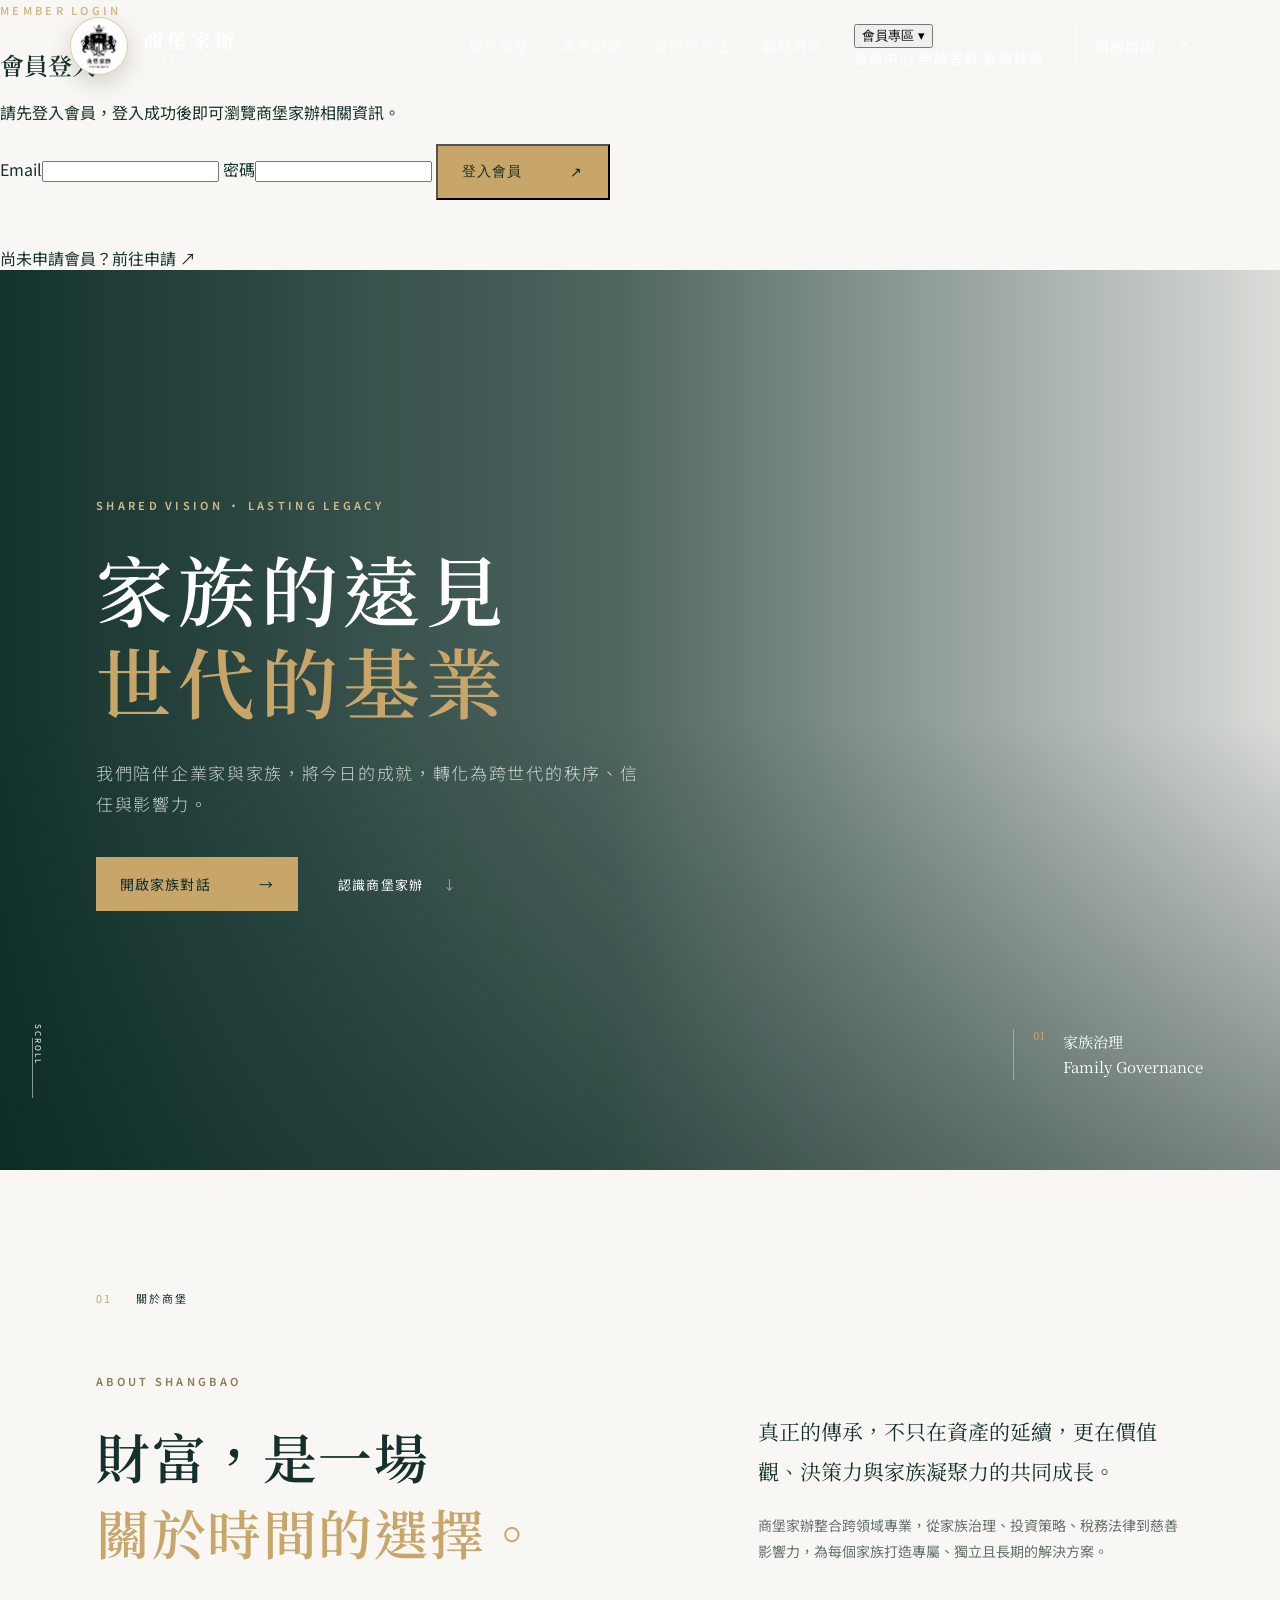
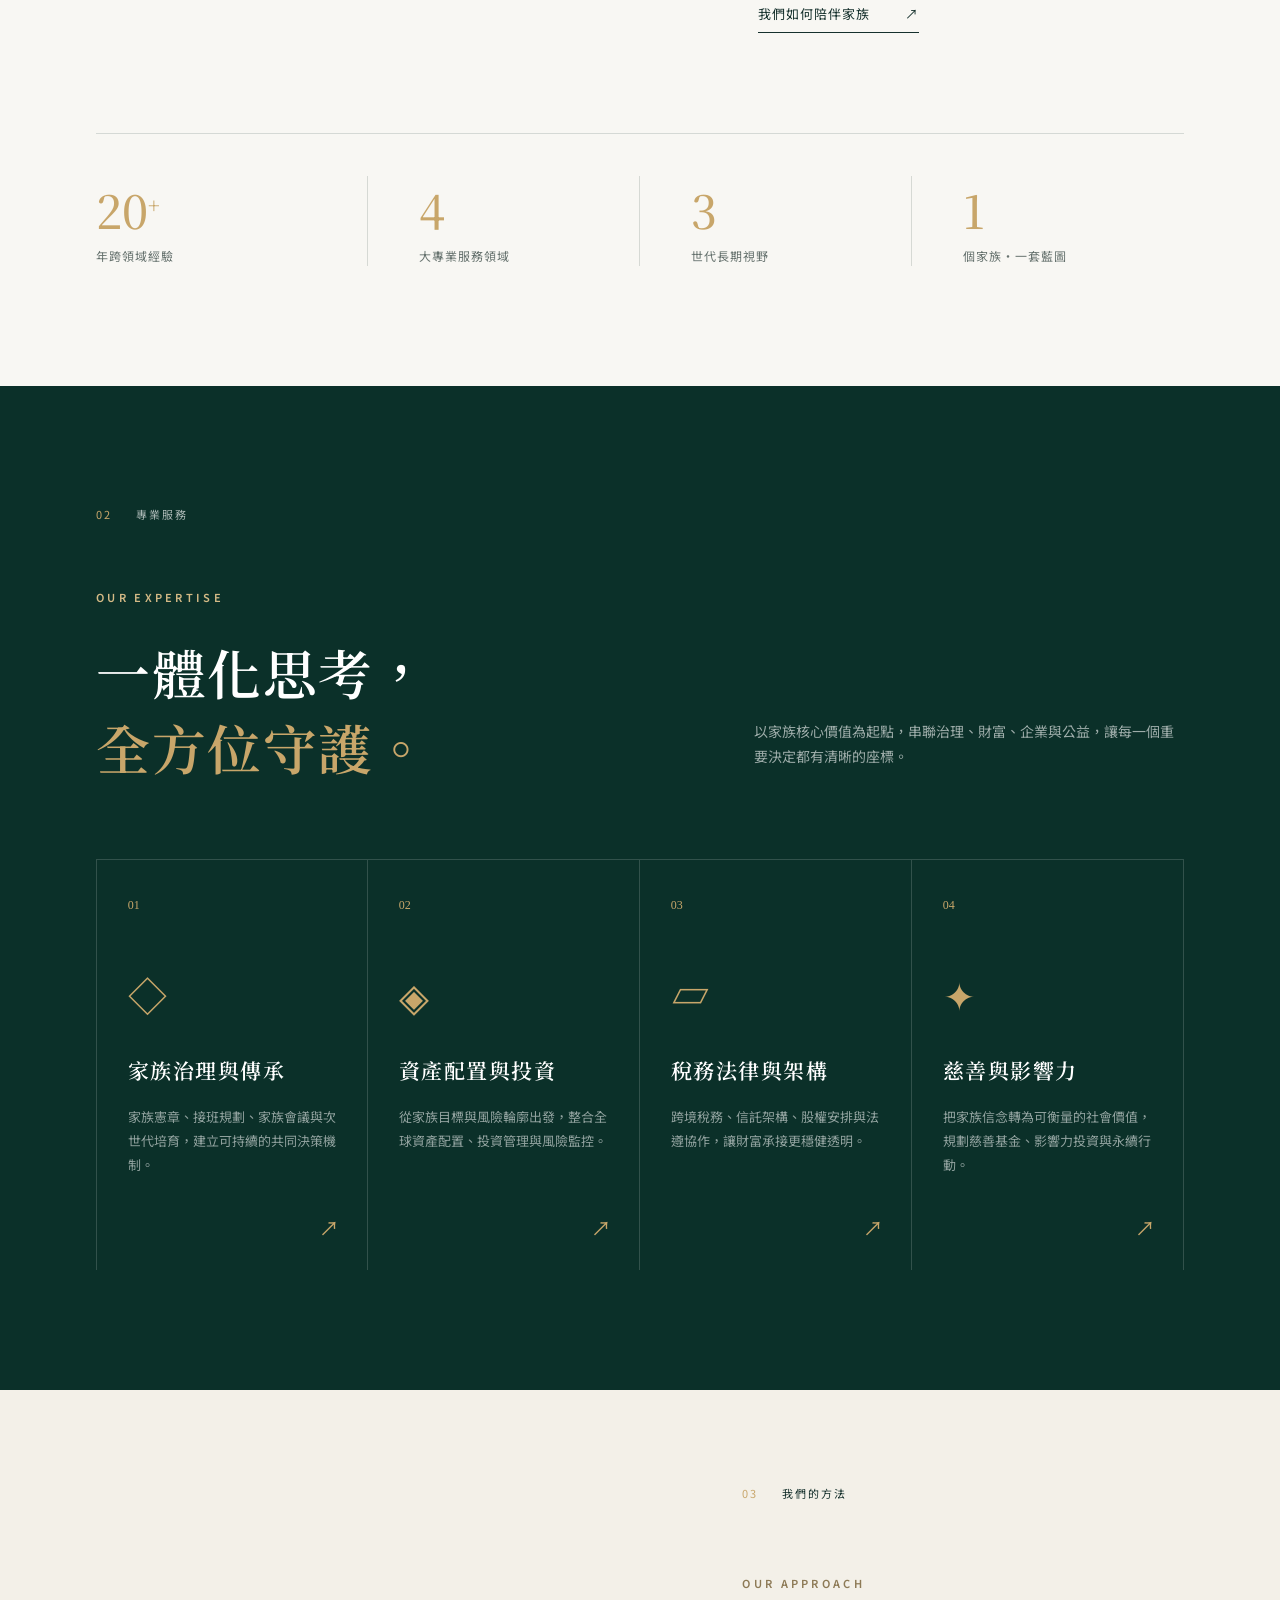
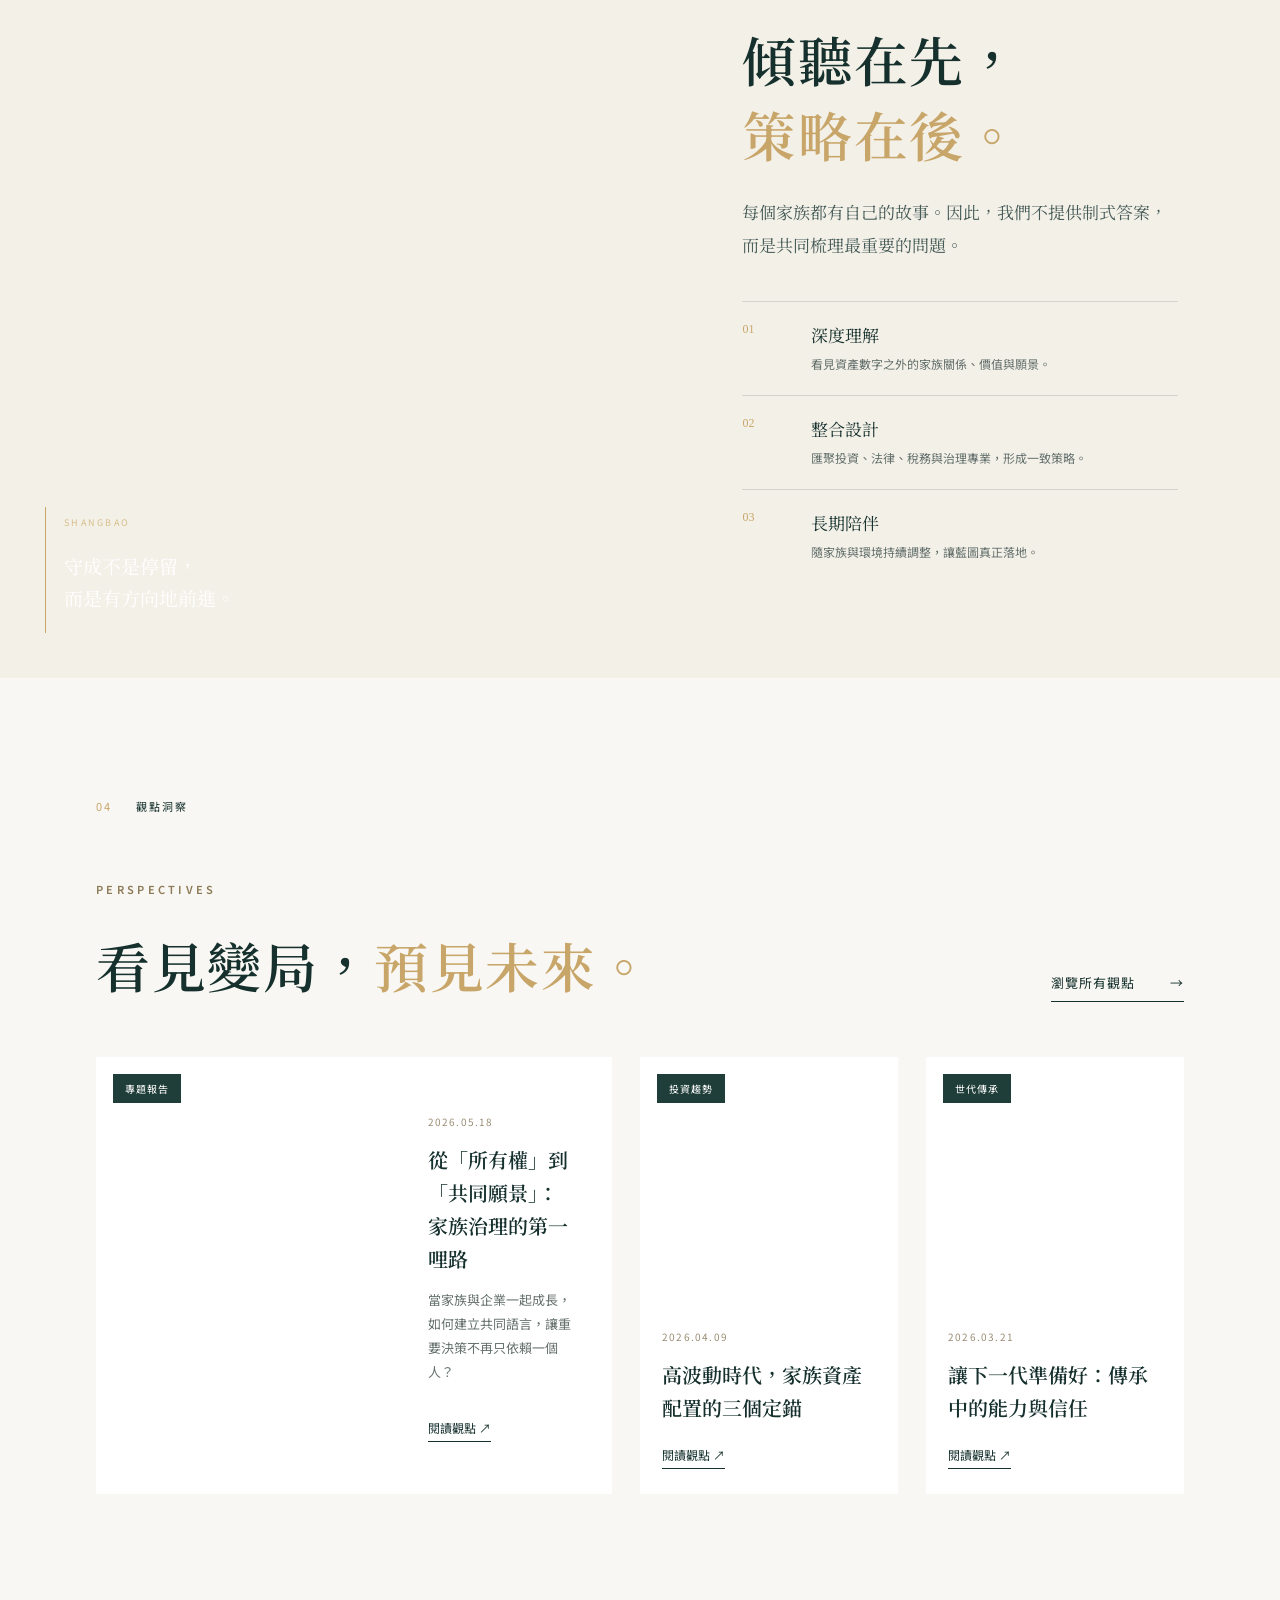
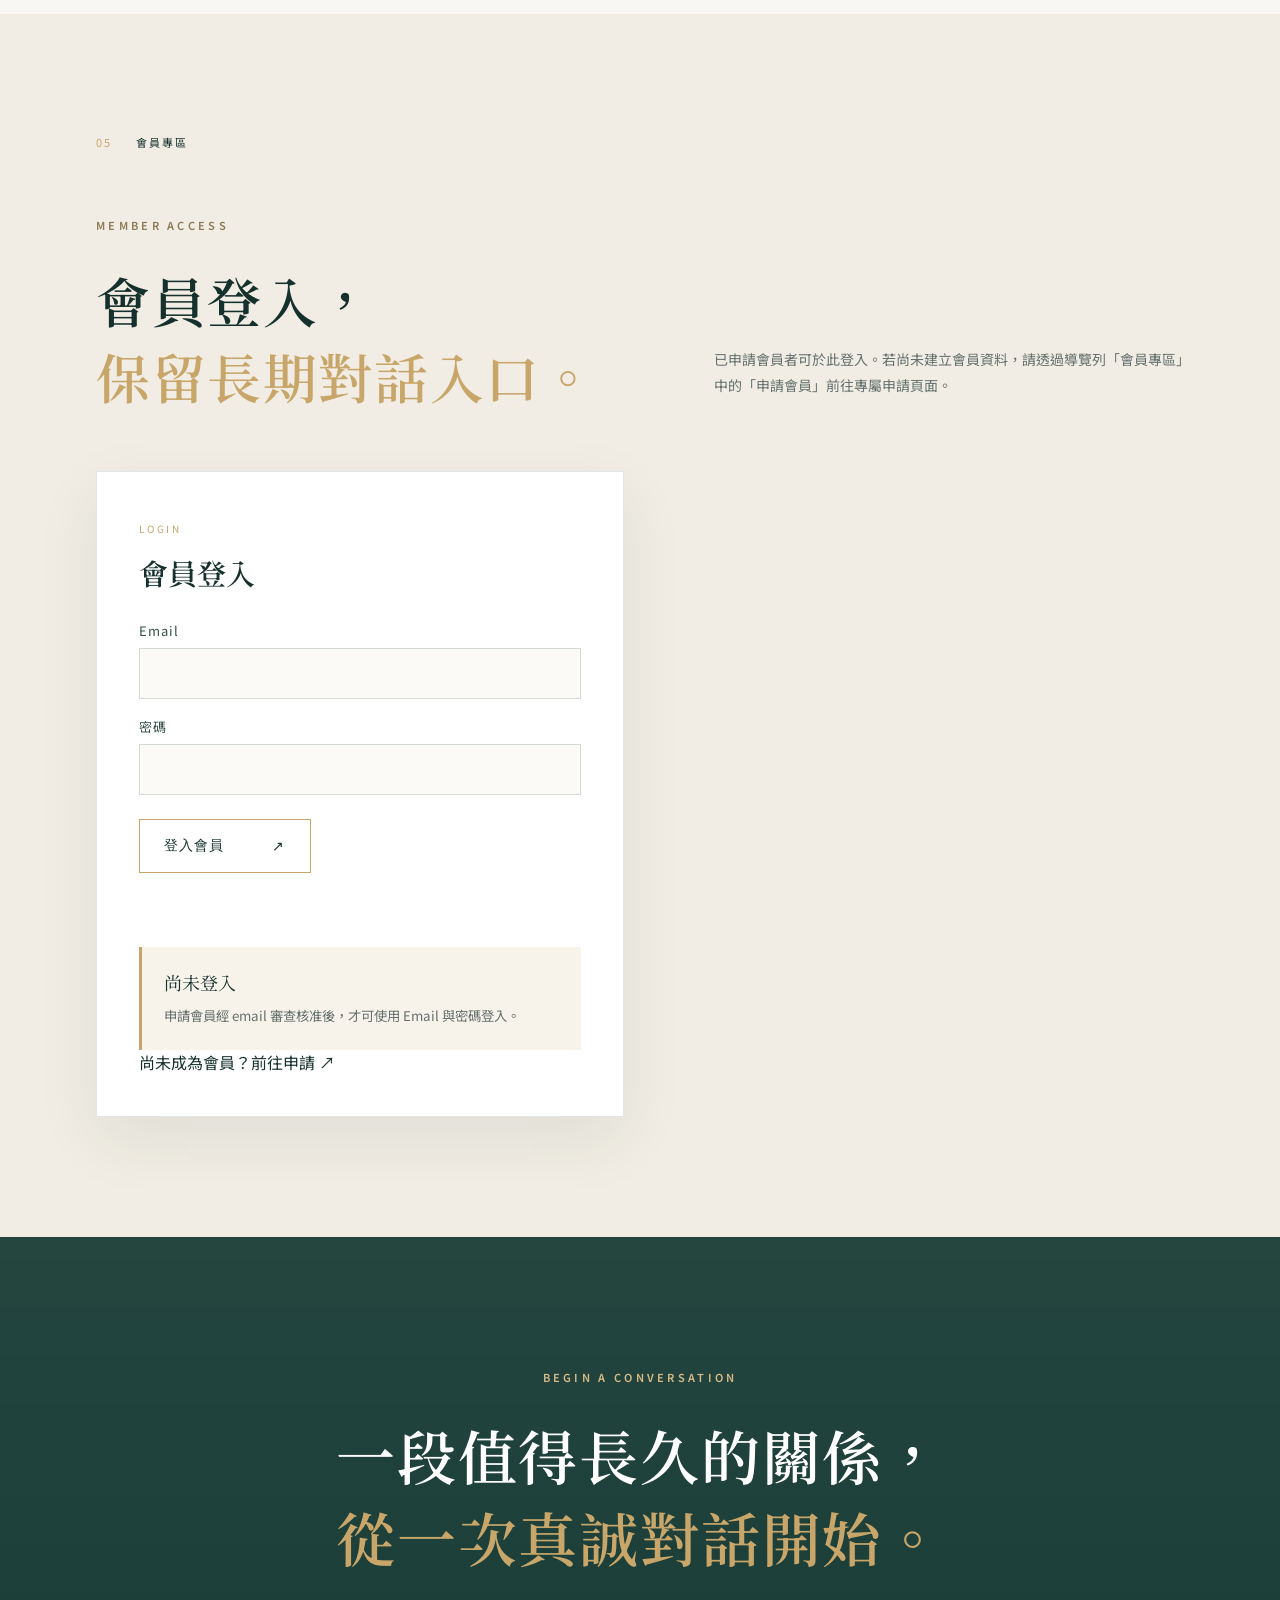
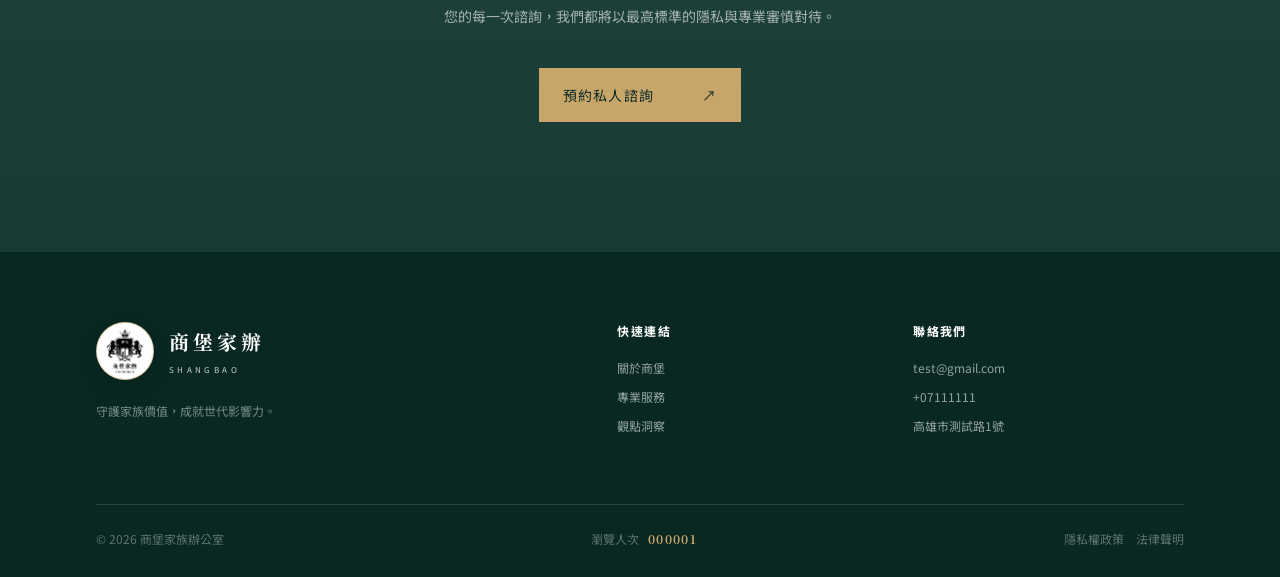
==== commit ff1f3a21: "Link member approval page" ====
--- a/index.html
+++ b/index.html
@@ -8,13 +8,13 @@
   <link rel="preconnect" href="https://fonts.googleapis.com">
   <link rel="preconnect" href="https://fonts.gstatic.com" crossorigin>
   <link href="https://fonts.googleapis.com/css2?family=Noto+Sans+TC:wght@300;400;500;600;700&family=Noto+Serif+TC:wght@500;600;700&display=swap" rel="stylesheet">
-  <link rel="stylesheet" href="styles.css">
+  <link rel="stylesheet" href="styles.css?v=20260625-6">
 </head>
-<body>
+<body class="member-locked">
   <header class="site-header" id="top">
     <a class="brand" href="#top" aria-label="商堡家辦首頁">
-      <span class="brand-mark" aria-hidden="true"><i></i><i></i><i></i></span>
-      <span><strong>商堡家辦</strong><small>FORTUNE FAMILY OFFICE</small></span>
+      <span class="brand-mark" aria-hidden="true"><img class="brand-logo" src="商堡_LOGO-06.jpg" alt=""></span>
+      <span><strong>商堡家辦</strong><small>SHANGBAO</small></span>
     </a>
     <button class="menu-toggle" aria-label="開啟選單" aria-expanded="false"><span></span><span></span></button>
     <nav class="main-nav" aria-label="主要導覽">
@@ -22,9 +22,32 @@
       <a href="#services">專業服務</a>
       <a href="#method">我們的方法</a>
       <a href="#insights">觀點洞察</a>
+      <div class="nav-dropdown">
+        <button class="nav-dropdown-toggle" type="button" aria-expanded="false">會員專區 <span>▾</span></button>
+        <div class="nav-dropdown-menu">
+          <a href="member-dashboard.html">會員中心</a>
+          <a href="member-apply.html">申請會員</a>
+          <a href="member-approval.html">會員核准</a>
+        </div>
+      </div>
       <a class="nav-cta" href="#contact">預約諮詢 <span>↗</span></a>
     </nav>
   </header>
+
+  <section class="login-gate" id="loginGate" aria-label="會員登入">
+    <div class="login-gate-card">
+      <p class="eyebrow light">MEMBER LOGIN</p>
+      <h1>會員登入</h1>
+      <p>請先登入會員，登入成功後即可瀏覽商堡家辦相關資訊。</p>
+      <form id="siteLoginForm">
+        <label>Email<input type="email" name="email" autocomplete="email" required></label>
+        <label>密碼<input type="password" name="password" autocomplete="current-password" required></label>
+        <button class="btn btn-gold" type="submit">登入會員 <span>↗</span></button>
+        <p class="form-message" id="siteLoginMessage" role="status"></p>
+      </form>
+      <a class="login-apply-link" href="member-apply.html">尚未申請會員？前往申請 <span>↗</span></a>
+    </div>
+  </section>
 
   <main>
     <section class="hero">
@@ -47,7 +70,7 @@
       <div class="section-label reveal"><span>01</span> 關於商堡</div>
       <div class="intro-grid">
         <div class="reveal">
-          <p class="eyebrow">ABOUT FORTUNE</p>
+          <p class="eyebrow">ABOUT SHANGBAO</p>
           <h2>財富，是一場<br><em>關於時間的選擇。</em></h2>
         </div>
         <div class="intro-copy reveal">
@@ -71,7 +94,7 @@
         <p>以家族核心價值為起點，串聯治理、財富、企業與公益，讓每一個重要決定都有清晰的座標。</p>
       </div>
       <div class="service-list">
-        <article class="service-card reveal"><span class="num">01</span><div class="icon">◇</div><h3><a href="family-governance.html">家族治理與傳承</a></h3><p>家族憲章、接班規劃、家族會議與次世代培育，建立可持續的共同決策機制。</p><a href="family-governance.html" aria-label="閱讀家族治理與傳承專題">↗</a></article>
+        <a class="service-card service-card-link reveal" href="family-governance.html" aria-label="閱讀家族治理與傳承專題"><span class="num">01</span><div class="icon">◇</div><h3>家族治理與傳承</h3><p>家族憲章、接班規劃、家族會議與次世代培育，建立可持續的共同決策機制。</p><span class="card-arrow" aria-hidden="true">↗</span></a>
         <article class="service-card reveal"><span class="num">02</span><div class="icon">◈</div><h3>資產配置與投資</h3><p>從家族目標與風險輪廓出發，整合全球資產配置、投資管理與風險監控。</p><a href="#contact" aria-label="了解資產配置與投資">↗</a></article>
         <article class="service-card reveal"><span class="num">03</span><div class="icon">▱</div><h3>稅務法律與架構</h3><p>跨境稅務、信託架構、股權安排與法遵協作，讓財富承接更穩健透明。</p><a href="#contact" aria-label="了解稅務法律與架構">↗</a></article>
         <article class="service-card reveal"><span class="num">04</span><div class="icon">✦</div><h3>慈善與影響力</h3><p>把家族信念轉為可衡量的社會價值，規劃慈善基金、影響力投資與永續行動。</p><a href="#contact" aria-label="了解慈善與影響力">↗</a></article>
@@ -79,7 +102,7 @@
     </section>
 
     <section class="method section" id="method">
-      <div class="method-image reveal"><div class="image-caption"><span>FORTUNE</span><p>守成不是停留，<br>而是有方向地前進。</p></div></div>
+      <div class="method-image reveal"><div class="image-caption"><span>SHANGBAO</span><p>守成不是停留，<br>而是有方向地前進。</p></div></div>
       <div class="method-content reveal">
         <div class="section-label"><span>03</span> 我們的方法</div>
         <p class="eyebrow">OUR APPROACH</p>
@@ -103,6 +126,32 @@
       </div>
     </section>
 
+    <section class="member section" id="member">
+      <div class="section-label reveal"><span>05</span> 會員專區</div>
+      <div class="member-head reveal">
+        <div>
+          <p class="eyebrow">MEMBER ACCESS</p>
+          <h2>會員登入，<br><em>保留長期對話入口。</em></h2>
+        </div>
+        <p>已申請會員者可於此登入。若尚未建立會員資料，請透過導覽列「會員專區」中的「申請會員」前往專屬申請頁面。</p>
+      </div>
+      <div class="member-grid member-grid-single">
+        <form class="member-panel reveal" id="memberLoginForm">
+          <span class="panel-kicker">LOGIN</span>
+          <h3>會員登入</h3>
+          <label>Email<input type="email" name="email" autocomplete="email" required></label>
+          <label>密碼<input type="password" name="password" autocomplete="current-password" required></label>
+          <button class="btn btn-outline" type="submit">登入會員 <span>↗</span></button>
+          <p class="form-message" id="loginMessage" role="status"></p>
+          <div class="member-status" id="memberStatus">
+            <span>尚未登入</span>
+            <small>送出申請後，即可用同一組 Email 與密碼登入。</small>
+          </div>
+          <a class="member-apply-link" href="member-apply.html">尚未成為會員？前往申請 <span>↗</span></a>
+        </form>
+      </div>
+    </section>
+
     <section class="contact" id="contact">
       <div class="contact-inner reveal">
         <p class="eyebrow light">BEGIN A CONVERSATION</p>
@@ -114,11 +163,11 @@
   </main>
 
   <footer>
-    <div class="footer-brand"><a class="brand" href="#top"><span class="brand-mark"><i></i><i></i><i></i></span><span><strong>商堡家辦</strong><small>FORTUNE FAMILY OFFICE</small></span></a><p>守護家族價值，成就世代影響力。</p></div>
+    <div class="footer-brand"><a class="brand" href="#top"><span class="brand-mark"><img class="brand-logo" src="商堡_LOGO-06.jpg" alt=""></span><span><strong>商堡家辦</strong><small>SHANGBAO</small></span></a><p>守護家族價值，成就世代影響力。</p></div>
     <div><strong>快速連結</strong><a href="#about">關於商堡</a><a href="#services">專業服務</a><a href="#insights">觀點洞察</a></div>
     <div><strong>聯絡我們</strong><a href="mailto:test@gmail.com">test@gmail.com</a><a href="tel:+07111111">+07111111</a><span>高雄市測試路1號</span></div>
-    <div class="footer-bottom"><span>© 2026 商堡家族辦公室</span><span>隱私權政策　法律聲明</span></div>
+    <div class="footer-bottom"><span>© 2026 商堡家族辦公室</span><span class="visit-counter">瀏覽人次 <strong id="visitCount">000001</strong></span><span>隱私權政策　法律聲明</span></div>
   </footer>
-  <script src="script.js"></script>
+  <script src="script.js?v=20260625-6"></script>
 </body>
 </html>
--- a/styles.css
+++ b/styles.css
@@ -1,17 +1,20 @@
-:root{--green:#0b3029;--green2:#16463c;--gold:#c8a66a;--cream:#f3f0e8;--ink:#16312d;--muted:#65716d;--line:rgba(17,48,43,.15)}
+﻿:root{--green:#0b3029;--green2:#16463c;--gold:#c8a66a;--cream:#f3f0e8;--ink:#16312d;--muted:#65716d;--line:rgba(17,48,43,.15)}
 *{box-sizing:border-box}html{scroll-behavior:smooth}body{margin:0;color:var(--ink);background:#f8f7f3;font-family:"Noto Sans TC",sans-serif;font-weight:400}a{color:inherit;text-decoration:none}p{line-height:1.85}h1,h2,h3{margin:0;font-family:"Noto Serif TC",serif;font-weight:600}em{font-style:normal;color:var(--gold)}
-.site-header{height:92px;padding:0 5.5vw;display:flex;align-items:center;justify-content:space-between;position:absolute;z-index:10;width:100%;color:white;border-bottom:1px solid rgba(255,255,255,.18)}.site-header.scrolled{position:fixed;height:72px;background:rgba(7,39,33,.97);box-shadow:0 4px 20px rgba(0,0,0,.1);animation:drop .35s}@keyframes drop{from{transform:translateY(-100%)}to{transform:none}}.brand{display:flex;align-items:center;gap:13px}.brand strong{display:block;font-family:"Noto Serif TC";font-size:20px;letter-spacing:.2em}.brand small{display:block;margin-top:2px;font-size:7px;letter-spacing:.2em;opacity:.72}.brand-mark{position:relative;width:31px;height:33px;display:flex;gap:3px;align-items:flex-end}.brand-mark i{display:block;width:8px;border:1px solid var(--gold);transform:skewY(-26deg)}.brand-mark i:nth-child(1){height:20px}.brand-mark i:nth-child(2){height:31px}.brand-mark i:nth-child(3){height:24px}.main-nav{display:flex;align-items:center;gap:2.5vw;font-size:14px;letter-spacing:.08em}.main-nav>a:not(.nav-cta){opacity:.8;transition:.25s}.main-nav>a:hover{opacity:1;color:#e3c48b}.nav-cta{border:1px solid rgba(255,255,255,.55);padding:12px 18px}.nav-cta span{margin-left:16px}.menu-toggle{display:none}
+.site-header{height:92px;padding:0 5.5vw;display:flex;align-items:center;justify-content:space-between;position:absolute;z-index:10;width:100%;color:white;border-bottom:1px solid rgba(255,255,255,.18)}.site-header.scrolled{position:fixed;height:72px;background:rgba(7,39,33,.97);box-shadow:0 4px 20px rgba(0,0,0,.1);animation:drop .35s}@keyframes drop{from{transform:translateY(-100%)}to{transform:none}}.brand{display:flex;align-items:center;gap:15px}.brand strong{display:block;font-family:"Noto Serif TC";font-size:20px;letter-spacing:.2em}.brand small{display:block;margin-top:2px;font-size:8px;letter-spacing:.42em;opacity:.78}.brand-mark{width:58px;height:58px;display:grid;place-items:center;flex:0 0 58px;background:rgba(248,247,243,.94) url('[data-uri]') center/contain no-repeat;border:1px solid rgba(200,166,106,.55);border-radius:50%;overflow:hidden;box-shadow:0 8px 24px rgba(0,0,0,.16)}.brand-logo{display:none;width:100%;height:100%;object-fit:contain}.main-nav{display:flex;align-items:center;gap:2.5vw;font-size:14px;letter-spacing:.08em}.main-nav>a:not(.nav-cta){opacity:.8;transition:.25s}.main-nav>a:hover{opacity:1;color:#e3c48b}.nav-cta{border:1px solid rgba(255,255,255,.55);padding:12px 18px}.nav-cta span{margin-left:16px}.menu-toggle{display:none}
 .hero{min-height:760px;height:100vh;position:relative;color:white;overflow:hidden}.hero-visual{position:absolute;inset:0;background-image:url('https://images.unsplash.com/photo-1497366811353-6870744d04b2?auto=format&fit=crop&w=2200&q=90');background-size:cover;background-position:center;animation:slowzoom 16s ease-out forwards}@keyframes slowzoom{to{transform:scale(1.07)}}.hero-overlay{position:absolute;inset:0;background:linear-gradient(90deg,rgba(5,37,32,.94) 0%,rgba(6,39,33,.7) 48%,rgba(6,31,27,.12) 100%),linear-gradient(0deg,rgba(5,28,24,.45),transparent 50%)}.hero-content{position:relative;z-index:2;padding:25vh 7.5vw 0;max-width:850px}.eyebrow{font-size:11px;letter-spacing:.3em;color:#8d7a56;font-weight:600;margin:0 0 27px}.eyebrow.light{color:#d4ba86}.hero h1{font-size:clamp(48px,6vw,86px);line-height:1.2;letter-spacing:.07em}.hero-copy{max-width:560px;font-size:17px;font-weight:300;letter-spacing:.1em;color:rgba(255,255,255,.75);margin:30px 0 38px}.hero-actions{display:flex;align-items:center;gap:40px}.btn{padding:17px 24px;display:inline-flex;align-items:center;gap:48px;font-size:14px;letter-spacing:.08em;transition:.25s}.btn-gold{background:var(--gold);color:#0d2c27}.btn:hover{transform:translateY(-3px);filter:brightness(1.08)}.text-link{font-size:13px;letter-spacing:.1em}.text-link span{margin-left:15px;color:var(--gold)}.hero-note{position:absolute;right:6vw;bottom:10vh;z-index:2;display:flex;gap:18px;align-items:flex-start;border-left:1px solid var(--gold);padding-left:19px}.hero-note span{font-family:serif;color:var(--gold);font-size:12px}.hero-note p{margin:0;font-family:"Noto Serif TC";font-size:15px;line-height:1.7}.scroll-hint{position:absolute;left:2.2vw;bottom:8vh;z-index:2;font-size:8px;letter-spacing:.25em;writing-mode:vertical-rl}.scroll-hint i{display:block;height:60px;border-left:1px solid rgba(255,255,255,.5);margin:14px 0 0 4px}
 .section{padding:120px 7.5vw}.section-label{font-size:11px;letter-spacing:.18em;margin-bottom:65px}.section-label span{color:var(--gold);margin-right:20px}.section-label.light{color:rgba(255,255,255,.65)}h2{font-size:clamp(36px,4.2vw,62px);line-height:1.4;letter-spacing:.03em}.intro-grid{display:grid;grid-template-columns:1.1fr .9fr;gap:11vw}.intro-copy{padding-top:20px;max-width:560px}.lead{font-family:"Noto Serif TC";font-size:21px;line-height:1.9}.intro-copy>p:not(.lead){color:var(--muted);font-size:14px}.arrow-link{display:inline-flex;margin-top:25px;padding-bottom:9px;border-bottom:1px solid var(--ink);font-size:13px;letter-spacing:.08em}.arrow-link span{margin-left:35px}.stats{display:grid;grid-template-columns:repeat(4,1fr);border-top:1px solid var(--line);margin-top:100px;padding-top:42px}.stats>div{border-right:1px solid var(--line);padding-left:4vw}.stats>div:first-child{padding-left:0}.stats>div:last-child{border:0}.stats strong{display:block;font:500 46px "Noto Serif TC";color:var(--gold)}.stats sup{font-size:20px}.stats span{font-size:12px;letter-spacing:.08em;color:var(--muted)}
 .services{background:var(--green);color:white}.services-head{display:flex;justify-content:space-between;align-items:flex-end;margin-bottom:75px}.services-head>p{max-width:430px;color:rgba(255,255,255,.6);font-size:14px}.service-list{display:grid;grid-template-columns:repeat(4,1fr);border-top:1px solid rgba(255,255,255,.16)}.service-card{min-height:410px;padding:30px 2.4vw;position:relative;border-right:1px solid rgba(255,255,255,.16);transition:.35s}.service-card:first-child{border-left:1px solid rgba(255,255,255,.16)}.service-card:hover{background:var(--green2);transform:translateY(-8px)}.service-card .num{font:12px serif;color:var(--gold)}.service-card .icon{font-size:39px;color:var(--gold);margin:52px 0 33px}.service-card h3{font-size:21px;letter-spacing:.07em}.service-card p{font-size:13px;color:rgba(255,255,255,.55);margin-top:20px}.service-card>a{position:absolute;bottom:28px;right:28px;color:var(--gold);font-size:20px}
 .method{padding:0;display:grid;grid-template-columns:1fr 1fr;background:var(--cream)}.method-image{min-height:830px;background:url('https://images.unsplash.com/photo-1497366754035-f200968a6e72?auto=format&fit=crop&w=1400&q=90') center/cover;position:relative}.image-caption{position:absolute;bottom:45px;left:45px;color:white;border-left:1px solid var(--gold);padding-left:18px}.image-caption span{font-size:9px;letter-spacing:.25em;color:#d8bd89}.image-caption p{font:19px/1.7 "Noto Serif TC"}.method-content{padding:95px 8vw}.method-content .section-label{margin-bottom:72px}.method-content .lead{font-size:17px;color:#465b57;margin:25px 0 40px}.method ol{list-style:none;margin:0;padding:0}.method li{display:grid;grid-template-columns:54px 1fr;gap:15px;padding:20px 0;border-top:1px solid var(--line)}.method li>span{font:12px serif;color:var(--gold)}.method li strong{font:17px "Noto Serif TC"}.method li p{margin:6px 0 0;font-size:12px;color:var(--muted)}
 .insights{background:#f8f7f3}.insights-head{display:flex;align-items:flex-end;justify-content:space-between;margin-bottom:55px}.article-grid{display:grid;grid-template-columns:1.5fr .75fr .75fr;gap:28px}.feature-article{display:grid;grid-template-columns:1.15fr .85fr;background:white}.feature-article>div:last-child{padding:35px}.article-image{min-height:250px;background-size:cover;background-position:center;position:relative}.feature-article .article-image{min-height:430px}.article-image span{position:absolute;left:17px;top:17px;background:rgba(7,42,36,.9);color:white;padding:7px 12px;font-size:10px;letter-spacing:.1em}.image-one{background-image:url('https://images.unsplash.com/photo-1521737711867-e3b97375f902?auto=format&fit=crop&w=1200&q=85')}.image-two{background-image:url('https://images.unsplash.com/photo-1611974789855-9c2a0a7236a3?auto=format&fit=crop&w=900&q=85')}.image-three{background-image:url('https://images.unsplash.com/photo-1450101499163-c8848c66ca85?auto=format&fit=crop&w=900&q=85')}.article{background:white;padding-bottom:25px}.article>h3,.article>time,.article>a{margin-left:22px;margin-right:22px}.article time,.feature-article time{display:block;font-size:10px;letter-spacing:.12em;color:#9a8c73;margin-top:22px}.article h3,.feature-article h3{font-size:20px;line-height:1.65;margin-top:14px}.feature-article p{font-size:13px;color:var(--muted)}.article a,.feature-article a{display:inline-block;margin-top:22px;font-size:12px;border-bottom:1px solid;padding-bottom:5px}
 .contact{background:linear-gradient(rgba(5,43,36,.87),rgba(5,43,36,.92)),url('https://images.unsplash.com/photo-1524758631624-e2822e304c36?auto=format&fit=crop&w=2200&q=85') center/cover fixed;color:white;text-align:center;padding:130px 20px}.contact-inner{max-width:880px;margin:auto}.contact h2{font-size:clamp(36px,4.6vw,60px)}.contact p:not(.eyebrow){color:rgba(255,255,255,.6);font-size:14px;margin:25px 0 38px}footer{background:#082821;color:white;padding:70px 7.5vw 30px;display:grid;grid-template-columns:2fr 1fr 1.2fr;gap:70px;font-size:12px}footer>div:not(.footer-brand):not(.footer-bottom){display:flex;flex-direction:column;gap:12px;color:rgba(255,255,255,.57)}footer>div strong{color:white;margin-bottom:8px;letter-spacing:.12em}.footer-brand p{color:rgba(255,255,255,.45);margin-top:20px}.footer-bottom{grid-column:1/-1;border-top:1px solid rgba(255,255,255,.12);padding-top:25px;display:flex;justify-content:space-between;color:rgba(255,255,255,.35)}
-.reveal{opacity:0;transform:translateY(30px);transition:opacity .8s ease,transform .8s ease}.reveal.visible{opacity:1;transform:none}
-@media(max-width:900px){.site-header{height:76px;padding:0 22px}.main-nav{position:fixed;inset:76px 0 auto;background:var(--green);padding:35px;display:flex;flex-direction:column;align-items:flex-start;transform:translateY(-130%);transition:.35s;z-index:-1}.main-nav.open{transform:none}.nav-cta{width:100%}.menu-toggle{display:block;background:none;border:0;width:32px;height:25px;position:relative}.menu-toggle span{display:block;position:absolute;width:28px;border-top:1px solid white;transition:.3s}.menu-toggle span:first-child{top:7px}.menu-toggle span:last-child{top:17px}.menu-toggle.active span:first-child{top:12px;transform:rotate(45deg)}.menu-toggle.active span:last-child{top:12px;transform:rotate(-45deg)}.hero-content{padding:24vh 24px 0}.hero-note{display:none}.scroll-hint{left:auto;right:20px}.section{padding:85px 24px}.intro-grid,.method{grid-template-columns:1fr}.intro-grid{gap:35px}.stats{grid-template-columns:1fr 1fr;gap:28px}.stats>div{border:0;padding-left:0}.services-head{display:block}.services-head>p{margin-top:25px}.service-list{grid-template-columns:1fr 1fr}.method-image{min-height:520px}.article-grid{grid-template-columns:1fr 1fr}.feature-article{grid-column:1/-1}.contact{background-attachment:scroll}}
-@media(max-width:600px){.brand strong{font-size:17px}.hero{min-height:700px}.hero h1{font-size:46px}.hero-copy{font-size:14px}.hero-actions{align-items:flex-start;flex-direction:column;gap:24px}.section-label{margin-bottom:45px}.stats{margin-top:60px}.stats strong{font-size:36px}.service-list{grid-template-columns:1fr}.service-card{min-height:330px;padding:27px}.service-card .icon{margin:35px 0 25px}.method-content{padding:75px 24px}.method-content .section-label{margin-bottom:50px}.article-grid{grid-template-columns:1fr}.feature-article{display:block}.feature-article .article-image{min-height:280px}.insights-head{display:block}.insights-head .arrow-link{margin-top:28px}.contact{padding:95px 22px}footer{grid-template-columns:1fr;gap:35px}.footer-bottom{display:block}.footer-bottom span{display:block;margin-top:10px}}
+.member{background:#f1ede4}.member-head{display:flex;justify-content:space-between;align-items:flex-end;gap:8vw;margin-bottom:58px}.member-head>p{max-width:470px;color:var(--muted);font-size:14px}.member-grid{display:grid;grid-template-columns:1fr 1fr;gap:32px}.member-panel{background:white;border:1px solid rgba(17,48,43,.12);padding:42px;box-shadow:0 22px 60px rgba(24,47,40,.08)}.panel-kicker{display:inline-block;color:var(--gold);font-size:10px;letter-spacing:.28em;margin-bottom:16px}.member-panel h3{font-size:29px;margin-bottom:28px}.member-panel label{display:block;font-size:13px;letter-spacing:.08em;color:#35504a;margin-bottom:18px}.member-panel input,.member-panel textarea{width:100%;margin-top:8px;padding:14px 15px;border:1px solid rgba(17,48,43,.16);background:#fbfaf6;color:var(--ink);font:15px "Noto Sans TC",sans-serif;outline:none;transition:.25s}.member-panel textarea{resize:vertical}.member-panel input:focus,.member-panel textarea:focus{border-color:var(--gold);box-shadow:0 0 0 3px rgba(200,166,106,.16)}.member-panel .btn{border:0;cursor:pointer;margin-top:6px}.btn-outline{background:transparent;border:1px solid var(--gold)!important;color:var(--ink)}.form-message{min-height:28px;margin:18px 0 0!important;font-size:13px!important;color:#8d6e35!important}.form-message.success{color:#1b6b52!important}.form-message.error{color:#a33a2d!important}.member-status{margin-top:28px;padding:22px;background:#f7f3ea;border-left:3px solid var(--gold)}.member-status span{display:block;font-family:"Noto Serif TC";font-size:18px;color:var(--ink);margin-bottom:7px}.member-status small{color:var(--muted);line-height:1.7}.member-logout{margin-top:14px;border:0;background:var(--green);color:white;padding:10px 16px;letter-spacing:.08em;cursor:pointer}.visit-counter strong{font-family:"Noto Serif TC";color:var(--gold);letter-spacing:.12em;margin-left:6px}.reveal{opacity:0;transform:translateY(30px);transition:opacity .8s ease,transform .8s ease}.reveal.visible{opacity:1;transform:none}
+@media(max-width:900px){.site-header{height:76px;padding:0 22px}.main-nav{position:fixed;inset:76px 0 auto;background:var(--green);padding:35px;display:flex;flex-direction:column;align-items:flex-start;transform:translateY(-130%);transition:.35s;z-index:-1}.main-nav.open{transform:none}.nav-cta{width:100%}.menu-toggle{display:block;background:none;border:0;width:32px;height:25px;position:relative}.menu-toggle span{display:block;position:absolute;width:28px;border-top:1px solid white;transition:.3s}.menu-toggle span:first-child{top:7px}.menu-toggle span:last-child{top:17px}.menu-toggle.active span:first-child{top:12px;transform:rotate(45deg)}.menu-toggle.active span:last-child{top:12px;transform:rotate(-45deg)}.hero-content{padding:24vh 24px 0}.hero-note{display:none}.scroll-hint{left:auto;right:20px}.section{padding:85px 24px}.intro-grid,.method{grid-template-columns:1fr}.intro-grid{gap:35px}.stats{grid-template-columns:1fr 1fr;gap:28px}.stats>div{border:0;padding-left:0}.services-head{display:block}.services-head>p{margin-top:25px}.service-list{grid-template-columns:1fr 1fr}.method-image{min-height:520px}.article-grid{grid-template-columns:1fr 1fr}.feature-article{grid-column:1/-1}.member-head{display:block}.member-head>p{margin-top:24px}.member-grid{grid-template-columns:1fr}.contact{background-attachment:scroll}}
+@media(max-width:600px){.brand strong{font-size:17px}.hero{min-height:700px}.hero h1{font-size:46px}.hero-copy{font-size:14px}.hero-actions{align-items:flex-start;flex-direction:column;gap:24px}.section-label{margin-bottom:45px}.stats{margin-top:60px}.stats strong{font-size:36px}.service-list{grid-template-columns:1fr}.service-card{min-height:330px;padding:27px}.service-card .icon{margin:35px 0 25px}.method-content{padding:75px 24px}.method-content .section-label{margin-bottom:50px}.article-grid{grid-template-columns:1fr}.feature-article{display:block}.feature-article .article-image{min-height:280px}.insights-head{display:block}.insights-head .arrow-link{margin-top:28px}.member-panel{padding:30px 22px}.contact{padding:95px 22px}footer{grid-template-columns:1fr;gap:35px}.footer-bottom{display:block}.footer-bottom span{display:block;margin-top:10px}}
 @media(prefers-reduced-motion:reduce){html{scroll-behavior:auto}.hero-visual,.site-header.scrolled{animation:none}.reveal{opacity:1;transform:none;transition:none}}
 
+.service-card-link{display:block;cursor:pointer}.service-card-link .card-arrow{position:absolute;bottom:28px;right:28px;color:var(--gold);font-size:20px;transition:transform .3s ease}.service-card-link:hover .card-arrow{transform:translate(5px,-5px)}.service-card-link:focus-visible{outline:2px solid var(--gold);outline-offset:-5px}
+
 /* Family governance article */
-.article-page{background:#f5f2ea;color:var(--ink)}.article-header{height:82px;padding:0 5.5vw;display:flex;align-items:center;justify-content:space-between;position:absolute;z-index:5;width:100%;color:#fff;border-bottom:1px solid rgba(255,255,255,.18)}.article-back{font-size:12px;letter-spacing:.12em;color:rgba(255,255,255,.75)}.article-back:hover{color:var(--gold)}.article-hero{height:72vh;min-height:580px;position:relative;color:#fff;overflow:hidden}.article-hero-image{position:absolute;inset:0;background:url('https://images.unsplash.com/photo-1497366216548-37526070297c?auto=format&fit=crop&w=2200&q=88') center/cover}.article-hero-shade{position:absolute;inset:0;background:linear-gradient(90deg,rgba(5,43,36,.95),rgba(5,43,36,.63) 58%,rgba(5,43,36,.2))}.article-hero-content{position:absolute;left:12vw;bottom:16%;z-index:2;max-width:920px}.article-hero h1{font-size:clamp(43px,6vw,80px);letter-spacing:.06em;line-height:1.3}.article-subtitle{font:clamp(19px,2vw,28px) "Noto Serif TC";color:#ddc38f;letter-spacing:.12em;margin-top:20px}.article-index{position:absolute;z-index:2;right:6vw;bottom:9%;font:80px "Noto Serif TC";color:rgba(255,255,255,.12)}.longform{max-width:1280px;margin:auto;padding:110px 6vw 130px;display:grid;grid-template-columns:180px minmax(0,820px);justify-content:center;gap:7vw}.article-aside{font-size:11px;letter-spacing:.15em;color:#7d8985;position:sticky;top:110px;align-self:start}.article-aside span,.article-aside time{display:block;margin-bottom:12px}.aside-line{width:45px;border-top:1px solid var(--gold);margin:28px 0}.article-aside p{line-height:2.2}.article-body>p,.article-body section>p{font-size:16px;line-height:2.15;color:#455753;margin:0 0 24px}.article-body .article-lead{font:22px/2 "Noto Serif TC";color:var(--ink)}.article-body section{padding-top:85px}.article-body .chapter{display:block;color:var(--gold);font:13px "Noto Serif TC";letter-spacing:.15em;margin-bottom:15px}.article-body h2{font-size:34px;line-height:1.5;margin-bottom:35px}.article-body h3{font-size:21px;margin:42px 0 17px;padding-left:18px;border-left:2px solid var(--gold)}.article-body h3 span{font-size:12px;color:var(--gold);margin-right:13px}.article-body blockquote{margin:90px 0 20px;padding:60px 7%;background:var(--green);color:#fff;font:27px/1.8 "Noto Serif TC";position:relative}.article-body blockquote:before{content:'“';position:absolute;top:12px;left:27px;color:var(--gold);font-size:60px}.article-body .conclusion{margin-top:90px;padding:65px;background:#e9e3d5;border-top:3px solid var(--gold)}.conclusion h2{font-size:34px}.article-cta{padding:115px 20px;background:var(--green);color:#fff;text-align:center}.article-cta h2{font-size:clamp(36px,4vw,56px);margin-bottom:40px}.article-footer{background:#061f1a;color:rgba(255,255,255,.45);padding:30px 7vw;display:flex;justify-content:space-between;font-size:11px;letter-spacing:.1em}
+.article-page{background:#f6f3eb;color:var(--ink)}.article-header{height:82px;padding:0 5.5vw;display:flex;align-items:center;justify-content:space-between;position:absolute;z-index:5;width:100%;color:#fff;border-bottom:1px solid rgba(255,255,255,.18)}.article-back{font-size:12px;letter-spacing:.12em;color:rgba(255,255,255,.75)}.article-back:hover{color:var(--gold)}.article-hero{height:72vh;min-height:580px;position:relative;color:#fff;overflow:hidden}.article-hero-image{position:absolute;inset:0;background:url('https://images.unsplash.com/photo-1497366216548-37526070297c?auto=format&fit=crop&w=2200&q=88') center/cover;transform:scale(1.015)}.article-hero-shade{position:absolute;inset:0;background:linear-gradient(90deg,rgba(5,43,36,.96),rgba(5,43,36,.67) 56%,rgba(5,43,36,.16)),linear-gradient(0deg,rgba(5,33,28,.3),transparent 55%)}.article-hero-content{position:absolute;left:10vw;bottom:16%;z-index:2;max-width:920px;border-left:1px solid rgba(206,172,109,.65);padding-left:34px}.article-hero h1{font-size:clamp(43px,6vw,80px);letter-spacing:.06em;line-height:1.3}.article-subtitle{font:clamp(19px,2vw,28px) "Noto Serif TC";color:#ddc38f;letter-spacing:.12em;margin-top:20px}.article-index{position:absolute;z-index:2;right:6vw;bottom:9%;font:80px "Noto Serif TC";color:rgba(255,255,255,.12)}.longform{max-width:1180px;margin:0 auto;padding:110px 5vw 130px;display:grid;grid-template-columns:120px minmax(0,820px);justify-content:start;gap:50px}.article-aside{font-size:11px;letter-spacing:.15em;color:#7d8985;position:sticky;top:110px;align-self:start;padding-top:8px}.article-aside span,.article-aside time{display:block;margin-bottom:12px}.aside-line{width:45px;border-top:1px solid var(--gold);margin:28px 0}.article-aside p{line-height:2.2}.article-body{position:relative}.article-body:before{content:'';position:absolute;left:-26px;top:4px;bottom:0;border-left:1px solid rgba(21,67,58,.12)}.article-body>p,.article-body section>p{font-size:16px;line-height:2.15;color:#455753;margin:0 0 24px}.article-body .article-lead{font:22px/2 "Noto Serif TC";color:var(--ink);padding-bottom:12px}.article-body section{padding-top:75px;margin-top:55px;border-top:1px solid rgba(21,67,58,.16)}.article-body .chapter{display:inline-flex;align-items:center;color:var(--gold);font:13px "Noto Serif TC";letter-spacing:.15em;margin-bottom:15px}.article-body .chapter:after{content:'';display:block;width:42px;margin-left:14px;border-top:1px solid var(--gold)}.article-body h2{font-size:34px;line-height:1.5;margin-bottom:35px}.article-body h3{font-size:21px;margin:42px 0 17px;padding-left:18px;border-left:2px solid var(--gold)}.article-body h3 span{font-size:12px;color:var(--gold);margin-right:13px}.article-body blockquote{margin:85px 0 20px;padding:60px 7%;background:linear-gradient(135deg,var(--green),#17493f);color:#fff;font:27px/1.8 "Noto Serif TC";position:relative;box-shadow:0 22px 55px rgba(6,40,33,.14)}.article-body blockquote:before{content:'“';position:absolute;top:12px;left:27px;color:var(--gold);font-size:60px}.article-body .conclusion{margin-top:90px;padding:65px;background:#ebe4d5;border-top:3px solid var(--gold);box-shadow:0 18px 50px rgba(48,55,45,.08)}.conclusion h2{font-size:34px}.article-cta{padding:115px 20px;background:linear-gradient(135deg,#0b3029,#123f36);color:#fff;text-align:center}.article-cta h2{font-size:clamp(36px,4vw,56px);margin-bottom:40px}.article-footer{background:#061f1a;color:rgba(255,255,255,.45);padding:30px 7vw;display:flex;justify-content:space-between;font-size:11px;letter-spacing:.1em}
 @media(max-width:800px){.article-header{height:72px;padding:0 22px}.article-back{font-size:0}.article-back:after{content:'返回';font-size:11px}.article-hero{min-height:540px}.article-hero-content{left:24px;right:24px;bottom:13%}.article-index{font-size:55px}.longform{grid-template-columns:1fr;padding:75px 24px 90px}.article-aside{position:static;display:flex;align-items:center;gap:15px}.article-aside p,.article-aside .aside-line{display:none}.article-body .article-lead{font-size:19px}.article-body section{padding-top:65px}.article-body h2{font-size:28px}.article-body blockquote{margin:65px 0;padding:55px 28px;font-size:22px}.article-body .conclusion{padding:42px 25px}.article-footer{display:block}.article-footer a{display:block;margin-top:12px}}
+
